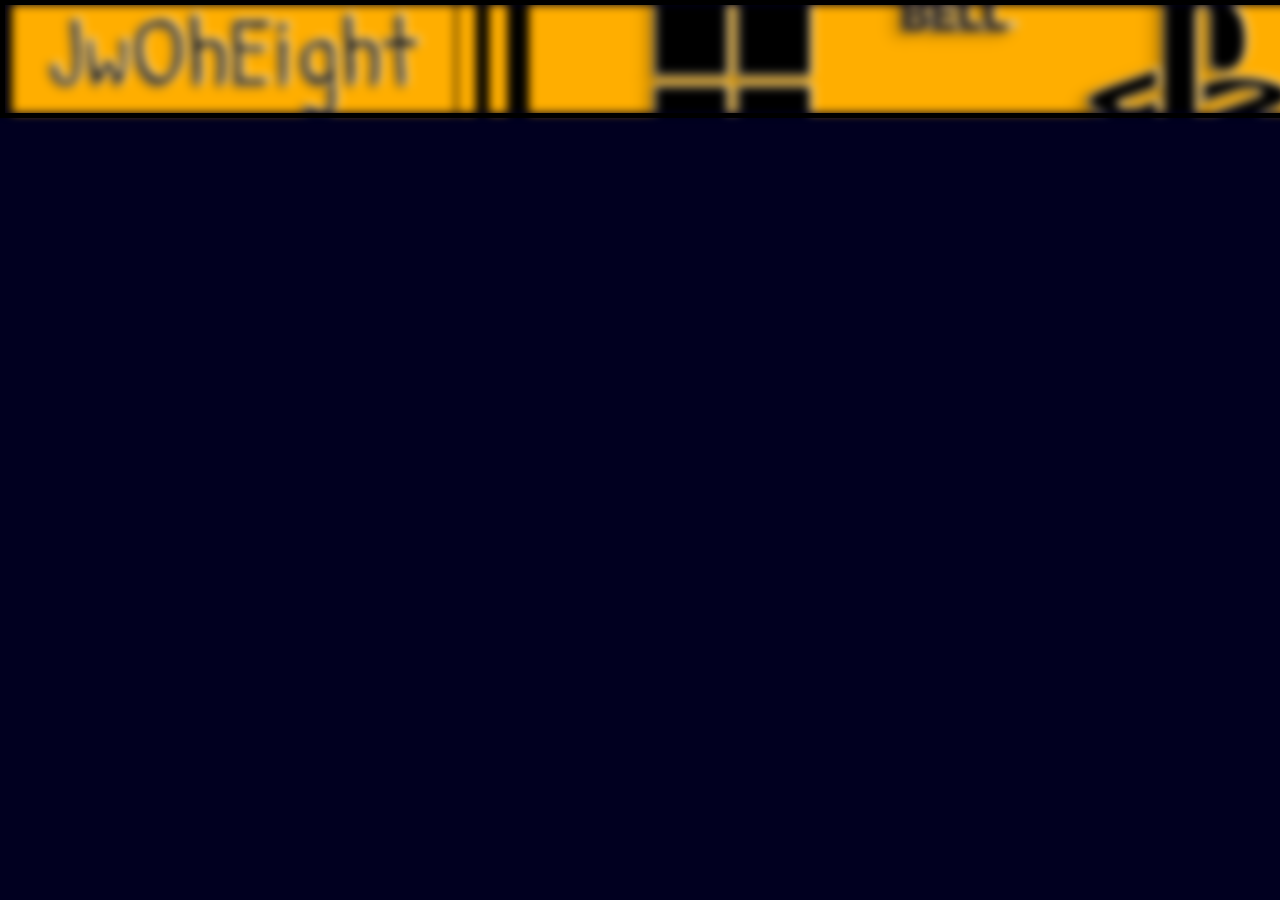
==== hltc.html @ c185731e "Add basic page HTML and styling HTML: - ADD boilerplate HTML - ADD header and paragraph fonts - ADD " ====
<!DOCTYPE html>
<html lang="en">
<head>
    <meta charset="UTF-8">
    <meta name="viewport" content="width=device-width, initial-scale=1.0">
    <link rel="stylesheet" href="hltc.css">
    <title>Heavy Lies The Crown</title>
    <link rel="preconnect" href="https://fonts.googleapis.com">
    <link rel="preconnect" href="https://fonts.gstatic.com" crossorigin>
    <!-- HEADER | Electrolize -->
    <!-- PARAGRAPH | Alef -->
    <link href="https://fonts.googleapis.com/css2?family=Alef:wght@400;700&family=Electrolize&display=swap" rel="stylesheet">
</head>
<body>
    <header>
        <div class="topBannerDiv">
            <img class="bannerNationFlag" src="images/htlcFlag.png" alt="JwOhEight flag">
            <div class="topBannerLogoDiv">
                <img class="hltcLogo" src="images/hltcLogo.png" alt="Heavy Lies The Crown Logo">
            </div>
        </div>
    </header>
    <main>
    </main>
</body>
</html>
---- hltc.css ----
:root {
    --main-bg-color: #010020;
    --main-div-color: #293A80;
    --main-header-color: #537EC5;
    --main-p-color: #F39422;
    --main-header-font: 'Electrolize', sans-serif;
    --main-p-font: 'Alef', sans-serif;
}

body {
    margin: 0;
    padding: 0;
    height: 100vh;
    width: 100vw;
    background-color: var(--main-bg-color);
    color: var(--main-p-color);
}

    header {
        height: 100px;
        width: 1920px;
        font-family: var(--main-header-font);
    }


/* TOP BANNER */

.topBannerDiv {
    display: flex;
    justify-content: center;
    border: 5px solid black;
    height: 12vh;
    width: auto;
    margin: 0 auto;
    position: relative;
}

    .topBannerLogoDiv {
        display: flex;
        align-items: center;
        z-index: 2;
        background-color: var(--main-div-color);
    }

    .hltcLogo {
        width: 100%;
        height: 100%;
        object-fit: fill;
    }

    .bannerHeader {
        text-align: center;
        text-wrap:nowrap;
        padding: 5px;
        color: var(--main-p-color);
    }


    .bannerNationFlag {
        object-fit: cover;
        width: 100%;
        filter: blur(5px);
        z-index: -1;
    }
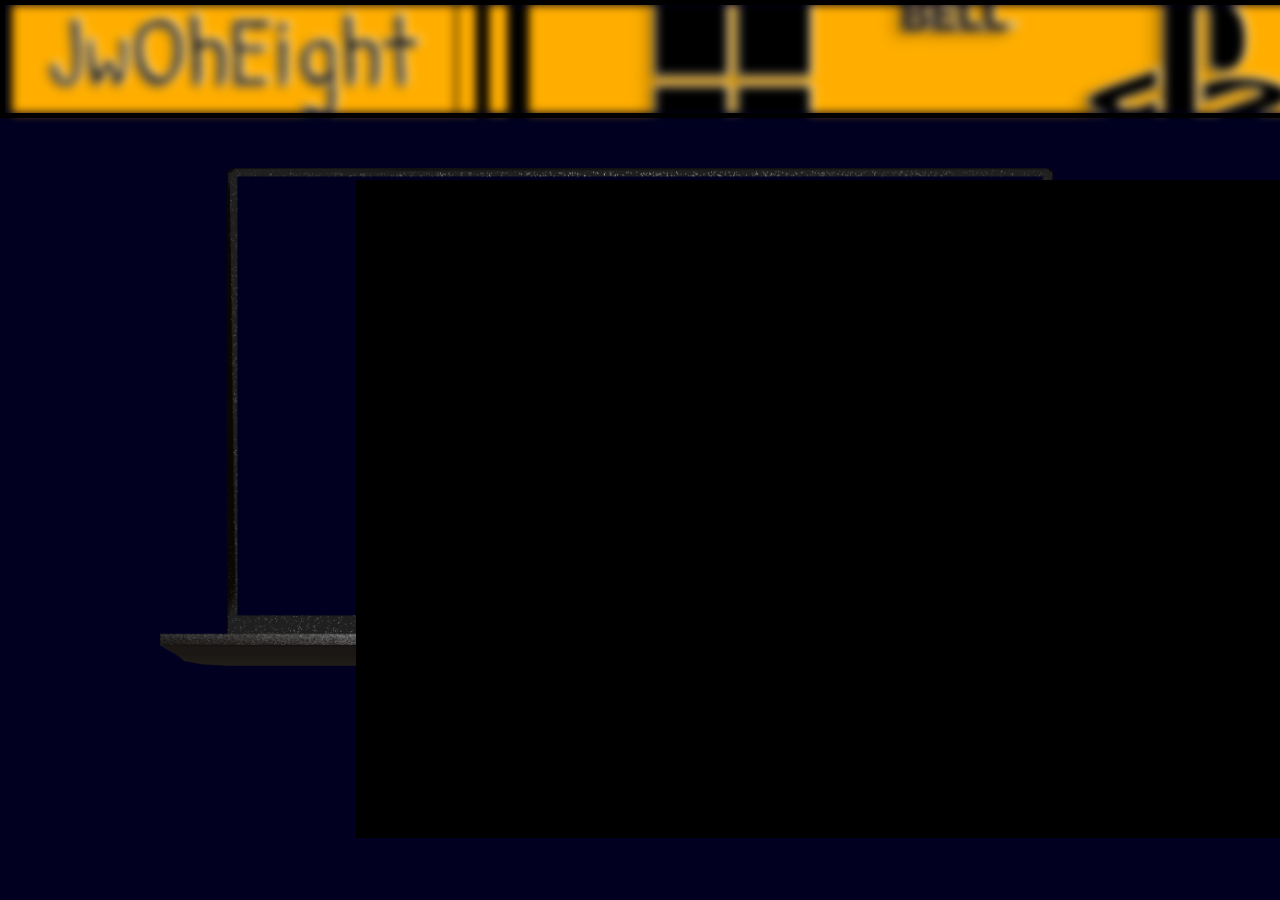
==== commit d975e264: "FINISH issues laptop and CSS HTML: - ADD 'hltcLaptopContainer' div - ADD 'hltcLaptop' image - ADD 'h" ====
--- a/hltc.html
+++ b/hltc.html
@@ -21,6 +21,11 @@
         </div>
     </header>
     <main>
+        <div class="hltcLaptopContainer">
+            <img class="hltcLaptop" src="images/hltcLaptop.png" alt="Heavy Lies The Crown Laptop">
+            <div class="hltcLaptopScreen">
+            </div>
+        </div>
     </main>
 </body>
 </html>--- a/hltc.css
+++ b/hltc.css
@@ -10,17 +10,29 @@
 body {
     margin: 0;
     padding: 0;
-    height: 100vh;
+    height: auto;
     width: 100vw;
     background-color: var(--main-bg-color);
     color: var(--main-p-color);
+    z-index: -100;
 }
 
-    header {
-        height: 100px;
-        width: 1920px;
-        font-family: var(--main-header-font);
-    }
+header {
+    height: auto;
+    width: 1920px;
+    font-family: var(--main-header-font);
+    margin-bottom: 50px;
+    z-index: -99;
+}
+
+main {
+    height: auto;
+    width: 100vw;
+    display: flex;
+    flex-direction: column;
+    align-items: center;
+    z-index: -98;
+}
 
 
 /* TOP BANNER */
@@ -35,30 +47,67 @@
     position: relative;
 }
 
-    .topBannerLogoDiv {
-        display: flex;
-        align-items: center;
-        z-index: 2;
-        background-color: var(--main-div-color);
-    }
+.topBannerLogoDiv {
+    display: flex;
+    align-items: center;
+    z-index: 2;
+    background-color: var(--main-div-color);
+}
 
-    .hltcLogo {
-        width: 100%;
-        height: 100%;
-        object-fit: fill;
-    }
+.hltcLogo {
+    width: 100%;
+    height: 100%;
+    object-fit: fill;
+}
 
-    .bannerHeader {
-        text-align: center;
-        text-wrap:nowrap;
-        padding: 5px;
-        color: var(--main-p-color);
-    }
+.bannerHeader {
+    text-align: center;
+    text-wrap: nowrap;
+    padding: 5px;
+    color: var(--main-p-color);
+}
 
 
-    .bannerNationFlag {
-        object-fit: cover;
-        width: 100%;
-        filter: blur(5px);
-        z-index: -1;
-    }+.bannerNationFlag {
+    width: 100%;
+    filter: blur(5px);
+    object-fit: cover;
+    z-index: -1;
+}
+
+/* LAPTOP */
+
+.hltcLaptopContainer {
+    position: relative; /* Needed for absolute positioning */
+    display: flex;
+    justify-content: center;
+    align-items: center;
+  }
+  
+
+.hltcLaptop {
+    height: 75%;
+    width: 75%;
+}
+
+.hltcLaptopScreen{
+    position: absolute;
+    /* top: Adjust top position for screen placement */
+    /* left: Adjust left position for screen placement */
+    width: 1211px;
+    height: 658.2px;
+    top: 12.1px;
+    left: 355.6px;
+    background-color: black; /* Optional background color for content */
+    color: white; /* Optional text color for content */
+    text-align: center; /* Optional for centered text */
+  }
+
+.hltcLaptopScreenDiv {
+    display: flex;
+    justify-content: center;
+    align-items: center;
+    height: 100%;
+    width: 100%;
+    position: relative;
+}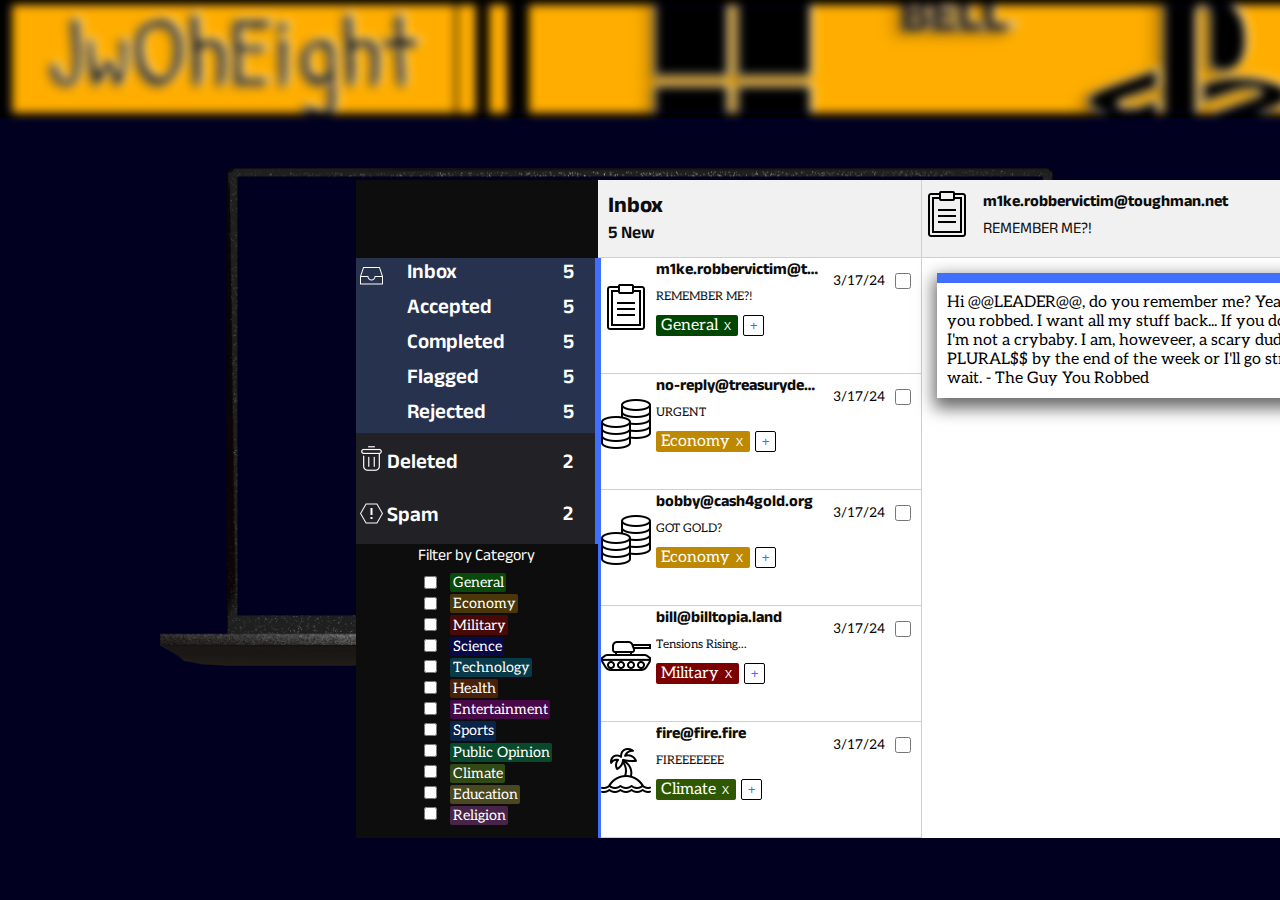
==== commit 6aa481b5: "d" ====
--- a/hltc.html
+++ b/hltc.html
@@ -7,9 +7,17 @@
     <title>Heavy Lies The Crown</title>
     <link rel="preconnect" href="https://fonts.googleapis.com">
     <link rel="preconnect" href="https://fonts.gstatic.com" crossorigin>
+    
     <!-- HEADER | Electrolize -->
     <!-- PARAGRAPH | Alef -->
     <link href="https://fonts.googleapis.com/css2?family=Alef:wght@400;700&family=Electrolize&display=swap" rel="stylesheet">
+
+    <!-- EMAIL HEADER | Anek Odia -->
+    <!-- EMAIL PARAGRAPH | Aleo -->
+    <!-- BUTTON TEXT | Shippori Antique -->
+    <link rel="preconnect" href="https://fonts.googleapis.com">
+    <link rel="preconnect" href="https://fonts.gstatic.com" crossorigin>
+    <link href="https://fonts.googleapis.com/css2?family=Alef:wght@400;700&family=Aleo:ital,wght@0,100..900;1,100..900&family=Anek+Odia:wght@100..800&family=Electrolize&family=Shippori+Antique&display=swap" rel="stylesheet">
 </head>
 <body>
     <header>
@@ -21,11 +29,343 @@
         </div>
     </header>
     <main>
+        <!-- LAPTOP -->
         <div class="hltcLaptopContainer">
             <img class="hltcLaptop" src="images/hltcLaptop.png" alt="Heavy Lies The Crown Laptop">
             <div class="hltcLaptopScreen">
+                <div class="emailPage-container">
+                    <div class="emailPage-body">
+                        <div class="body-utils">
+                            <div class="utils-emailType">
+                                <div class="utils-emailType-inbox">
+                                    
+                                    <h2 class="utils-emailType-inbox-header">Inbox</h2>
+                                </div>
+                                <div class="utils-emailType-accepted">
+                                    <h2 class="utils-emailType-accepted-header">Accepted</h2>
+                                </div>
+                                <div class="utils-emailType-completed">
+                                    <h2 class="utils-emailType-completed-header">Completed</h2>
+                                </div>
+                                <div class="utils-emailType-flagged">
+                                    <h2 class="utils-emailType-flagged-header">Flagged</h2>
+                                </div>
+                                <div class="utils-emailType-rejected">
+                                    <h2 class="utils-emailType-rejected-header">Rejected</h2>
+                                </div>
+                                <div class="utils-emailType-icons">
+
+                                </div>
+                                <div class="utils-emailType-inbox-icon">
+                                    <img src="images/hltcInboxIcon.png" alt="Inbox Icon" class="utils-emailType-inbox-icon">
+                                </div>
+                                <div class="inbox-newCount">
+                                    <h3 class="inbox-newCount-header">5</h3>
+                                </div>
+                                <div class="accepted-newCount">
+                                    <h3 class="accepted-newCount-header">5</h3>
+                                </div>
+                                <div class="completed-newCount">
+                                    <h3 class="completed-newCount-header">5</h3>
+                                </div>
+                                <div class="flagged-newCount">
+                                    <h3 class="flagged-newCount-header">5</h3>
+                                </div>
+                                <div class="rejected-newCount">
+                                    <h3 class="rejected-newCount-header">5</h3>
+                                </div>
+                            </div>
+                            <div class="utils-emailType-trash">
+                                <div class="utils-emailType-trash-deleted">
+                                  <div class="trash-icon">
+                                    <img src="images/hltcTrashIcon.png" alt="Trash Icon" class="trash-icon-img">
+                                  </div>
+                                  <div class="trash-header">
+                                    <h2 class="trash-header-header">Deleted</h2>
+                                  </div>
+                                  <div class="trash-count">
+                                    <h2 class="trash-count-header">2</h2>
+                                  </div>
+                                </div>
+                                <div class="utils-emailType-spam">
+                                  <div class="spam-icon">
+                                    <img src="images/hltcSpamIcon.png" alt="Spam Icon" class="spam-icon-img">
+                                  </div>
+                                  <div class="spam-header">
+                                    <h2 class="spam-header-header">Spam</h2>
+                                  </div>
+                                  <div class="spam-count">
+                                    <h2 class="spam-count-header">2</h2>
+                                  </div>
+                                </div>
+                            </div>
+                            <div class="utils-filters">
+                                <div class="filters-header">
+                                    <h2 class="filters-header-header">Filter by Category</h2>
+                                </div>
+                                <div class="filters-body">
+                                  <div class="filters-checkboxes">
+                                    <input type="checkbox" class="filters-checkbox tag1-checkbox">
+                                    <input type="checkbox" class="filters-checkbox tag2-checkbox">
+                                    <input type="checkbox" class="filters-checkbox tag3-checkbox">
+                                    <input type="checkbox" class="filters-checkbox tag4-checkbox">
+                                    <input type="checkbox" class="filters-checkbox tag5-checkbox">
+                                    <input type="checkbox" class="filters-checkbox tag6-checkbox">
+                                    <input type="checkbox" class="filters-checkbox tag7-checkbox">
+                                    <input type="checkbox" class="filters-checkbox tag8-checkbox">
+                                    <input type="checkbox" class="filters-checkbox tag9-checkbox">
+                                    <input type="checkbox" class="filters-checkbox tag10-checkbox">
+                                    <input type="checkbox" class="filters-checkbox tag11-checkbox">
+                                    <input type="checkbox" class="filters-checkbox tag12-checkbox">
+                                  </div>
+                                  <div class="filters-tags">
+                                    <p class="filters-p cat-tag1">General</p>
+                                    <p class="filters-p cat-tag2">Economy</p>
+                                    <p class="filters-p cat-tag3">Military</p>
+                                    <p class="filters-p cat-tag4">Science</p>
+                                    <p class="filters-p cat-tag5">Technology</p>
+                                    <p class="filters-p cat-tag6">Health</p>
+                                    <p class="filters-p cat-tag7">Entertainment</p>
+                                    <p class="filters-p cat-tag8">Sports</p>
+                                    <p class="filters-p cat-tag9">Public Opinion</p>
+                                    <p class="filters-p cat-tag10">Climate</p>
+                                    <p class="filters-p cat-tag11">Education</p>
+                                    <p class="filters-p cat-tag12">Religion</p>
+                                  </div>
+                                </div>
+                            </div>
+                        </div>
+                        <div class="body-inbox">
+                            
+                            <div class="inbox-email1"></div>
+                            <div class="email1-icon">
+                                <img class="email1-icon-img" src="images/hltcGeneralIcon.png" alt="General Icon">
+                            </div>
+                            <div class="email1-info">
+                                <div class="email1-info-address">
+                                    <h2 class="email1-info-address-header">
+                                        m1ke.robbervictim@toughman.net
+                                    </h2>
+                                </div>
+                                <div class="email1-info-subject">
+                                    <p class="email1-info-subject-paragraph">
+                                        REMEMBER ME?!
+                                    </p>
+                                </div>
+                                <div class="email1-tags">
+                                    <div class="email1-tags-tag">
+                                        <p class="email1-tags-tag-paragraph">
+                                            General <button class="email1-tags-tag-button" type="button">X</button>
+                                        </p>
+                                    </div>
+                                    <div class="email1-tags-addTag">
+                                        <button class="email1-tags-addTag-button" type="button">+</button>
+                                    </div>
+                                </div>
+                            </div>
+                            <div class="email1-date">
+                                <div class="email1-date-date">
+                                    <p class="email1-date-date-paragraph">
+                                        3/17/24
+                                    </p>
+                                    <input type="checkbox" class="email1-date-checkbox" name="email1" value="email1">
+                                </div>
+                            </div>
+                            
+                            <div class="inbox-email2"></div>
+                            <div class="email2-icon">
+                                <img class="email2-icon-img" src="images/hltcCoinsIcon.png" alt="Coins Icon">
+                            </div>
+                            <div class="email2-info">
+                                <div class="email2-info-address">
+                                    <h2 class="email2-info-address-header">
+                                        no-reply@treasurydepartment
+                                    </h2>
+                                </div>
+                                <div class="email2-info-subject">
+                                    <p class="email2-info-subject-paragraph">
+                                        URGENT
+                                    </p>
+                                </div>
+                                <div class="email2-tags">
+                                    <div class="email2-tags-tag">
+                                        <p class="email2-tags-tag-paragraph">
+                                            Economy <button class="email2-tags-tag-button" type="button">X</button>
+                                        </p>
+                                    </div>
+                                    <div class="email2-tags-addTag">
+                                        <button class="email2-tags-addTag-button" type="button">+</button>
+                                    </div>
+                                </div>
+                            </div>
+                            <div class="email2-date">
+                                <div class="email2-date-date">
+                                    <div class="email2-date">
+                                        <div class="email2-date-date">
+                                            <p class="email2-date-date-paragraph">
+                                                3/17/24
+                                            </p>
+                                            <input type="checkbox" class="email2-date-checkbox" name="email2" value="email2">
+                                        </div>
+                                    </div>
+                                </div>
+                            </div>
+                            
+                            <div class="inbox-email3"></div>
+                            <div class="email3-icon">
+                                <img class="email3-icon-img" src="images/hltcCoinsIcon.png" alt="Coins Icon">
+                            </div>
+                            <div class="email3-info">
+                                <div class="email3-info-address">
+                                    <h2 class="email3-info-address-header">
+                                        bobby@cash4gold.org
+                                    </h2>
+                                </div>
+                                <div class="email3-info-subject">
+                                    <p class="email3-info-subject-paragraph">
+                                        GOT GOLD?
+                                    </p>
+                                </div>
+                                <div class="email3-tags">
+                                    <div class="email3-tags-tag">
+                                        <p class="email3-tags-tag-paragraph">
+                                            Economy <button class="email3-tags-tag-button" type="button">X</button>
+                                        </p>
+                                    </div>
+                                    <div class="email3-tags-addTag">
+                                        <button class="email3-tags-addTag-button" type="button">+</button>
+                                    </div>
+                                </div>
+                            </div>
+                            <div class="email3-date">
+                                <div class="email3-date-date">
+                                    <div class="email3-date">
+                                        <div class="email3-date-date">
+                                            <p class="email3-date-date-paragraph">
+                                                3/17/24
+                                            </p>
+                                            <input type="checkbox" class="email3-date-checkbox" name="email3" value="email3">
+                                        </div>
+                                    </div>
+                                </div>
+                            </div>
+                            
+                            <div class="inbox-email4">
+                            </div>
+                            <div class="email4-icon">
+                                <img class="email4-icon-img" src="images/hltcTankIcon.png" alt="Coins Icon">
+                            </div>
+                            <div class="email4-info">
+                                <div class="email4-info-address">
+                                    <h2 class="email4-info-address-header">
+                                        bill@billtopia.land
+                                    </h2>
+                                </div>
+                                <div class="email4-info-subject">
+                                    <p class="email4-info-subject-paragraph">
+                                        Tensions Rising...
+                                    </p>
+                                </div>
+                                <div class="email4-tags">
+                                    <div class="email4-tags-tag">
+                                        <p class="email4-tags-tag-paragraph">
+                                            Military <button class="email4-tags-tag-button" type="button">X</button>
+                                        </p>
+                                    </div>
+                                    <div class="email4-tags-addTag">
+                                        <button class="email4-tags-addTag-button" type="button">+</button>
+                                    </div>
+                                </div>
+                            </div>
+                            <div class="email4-date">
+                                <div class="email4-date-date">
+                                    <p class="email3-date-date-paragraph">
+                                        3/17/24
+                                    </p>
+                                    <input type="checkbox" class="email3-date-checkbox" name="email3" value="email3">
+                                </div>
+                            </div>
+                            
+                            <div class="inbox-email5">
+                            </div>
+                            <div class="email5-icon">
+                                <img class="email5-icon-img" src="images/hltcTreeIcon.png" alt="Coins Icon">
+                            </div>
+                            <div class="email5-info">
+                                <div class="email5-info-address">
+                                    <h2 class="email5-info-address-header">
+                                        fire@fire.fire
+                                    </h2>
+                                </div>
+                                <div class="email5-info-subject">
+                                    <p class="email5-info-subject-paragraph">
+                                        FIREEEEEEE
+                                    </p>
+                                </div>
+                                <div class="email5-tags">
+                                    <div class="email5-tags-tag">
+                                        <p class="email5-tags-tag-paragraph">
+                                            Climate <button class="email5-tags-tag-button" type="button">X</button>
+                                        </p>
+                                    </div>
+                                    <div class="email5-tags-addTag">
+                                        <button class="email5-tags-addTag-button" type="button">+</button>
+                                    </div>
+                                </div>
+                            </div>
+                            <div class="email5-date">
+                                <div class="email5-date-date">
+                                    <p class="email5-date-date-paragraph">
+                                        3/17/24
+                                    </p>
+                                    <input type="checkbox" class="email5-date-checkbox" name="email5" value="email5">
+                                </div>
+                            </div>
+                        </div>
+                        <div class="body-message">
+                            <div>
+                                <p class="body-message-paragraph">Hi @@LEADER@@, do you remember me? Yeah, it's been 12 years. I'm the guy you robbed. I want all my stuff back... If you don't give it back, I'll cry. Just kidding, I'm not a crybaby. I am, howeveer, a scary dude. I need 30,000 $$CURRENCY-PLURAL$$ by the end of the week or I'll go straight to the press... Don't make me wait. - The Guy You Robbed</p>
+                            </div>
+                        </div>
+                    </div>
+                    <div class="emailPage-head">
+                        <div class="head-utils">
+                            <div class="head-utils-date">
+                                <h2 class="head-utils-date-DOW" id="head-utils-date-DOW"></h2>
+                                <p class="head-utils-date-numbers" id="head-utils-date-numbers"></p>
+                            </div>
+                        </div>
+                        <div class="head-inbox">
+                            <div class="head-inbox-info">
+                                <h2 class="head-inbox-header">Inbox</h2>
+                                <h3 class="head-inbox-newCount">5 New</h3>
+                            </div>
+                        </div>
+                        <div class="head-message">
+                            <div class="head-message-icon">
+                                <img class="head-message-icon-img" src="images/hltcGeneralIcon.png" alt="General Icon">
+                            </div>
+                            <div class="head-message-date">
+                                <p class="head-message-date-date-paragraph">
+                                    3/17/24
+                                </p>
+                            </div>
+                            <div class="head-message-info">
+                                <div class="head-message-info-info">
+                                    <h2 class="head-message-info-info-address-header">
+                                        m1ke.robbervictim@toughman.net
+                                    </h2>
+                                    <p class="head-message-info-info-subject-header">
+                                        REMEMBER ME?!
+                                    </p>
+                                </div>
+                            </div>
+                        </div>
+                    </div>
+                </div>
             </div>
         </div>
     </main>
 </body>
+<script src="hltc.js" type="module"></script>
 </html>--- a/hltc.css
+++ b/hltc.css
@@ -1,12 +1,27 @@
+/*========================================================================
+ *                           GENERAL SELECTORS
+ *========================================================================*/
 :root {
     --main-bg-color: #010020;
     --main-div-color: #293A80;
     --main-header-color: #537EC5;
-    --main-p-color: #F39422;
+    --main-p-font: 'Alef', sans-serif;
+        --main-p-color: #F39422;
     --main-header-font: 'Electrolize', sans-serif;
-    --main-p-font: 'Alef', sans-serif;
+    --email-header-font: 'Anek Odia', sans-serif;
+    --email-p-font: 'Aleo', sans-serif;
+    --email-button-font: 'Shippori Antique', sans-serif;
+    --email-black: #0D0D0D;
+    --email-dark-grey: #222226;
+    --email-dark-blue: #27324F;
+    --email-light-grey: #F1F1F1;
+    --email-light-blue: #406EFF;
+    --email-white: #FFFFFF;
+    --email-border: #CFCFCF;
+
+
+
 }
-
 body {
     margin: 0;
     padding: 0;
@@ -14,16 +29,15 @@
     width: 100vw;
     background-color: var(--main-bg-color);
     color: var(--main-p-color);
-    z-index: -100;
+    z-index: auto;
 }
 
-header {
-    height: auto;
-    width: 1920px;
-    font-family: var(--main-header-font);
-    margin-bottom: 50px;
-    z-index: -99;
-}
+    header {
+        height: auto;
+        width: 1920px;
+        font-family: var(--main-header-font);
+        margin-bottom: 50px;
+    }
 
 main {
     height: auto;
@@ -31,11 +45,48 @@
     display: flex;
     flex-direction: column;
     align-items: center;
-    z-index: -98;
 }
-
-
-/* TOP BANNER */
+    h1 {
+        font-family: var(--main-header-font);
+        color: black;
+        font-size: 1em;
+    }
+
+    h2 {
+        font-family: var(--main-header-font);
+        color: black;
+        font-size: 1.6em;
+    }
+
+    h3 {
+        font-family: var(--main-header-font);
+        color: black;
+        font-size: 1em;
+    }
+
+    p {
+        font-family: var(--email-p-font);
+        color: black;
+        font-size: 1em;
+    }
+
+    button:active {
+        transform: scale(0.98);
+    }
+
+p.unicode {
+    font-size: 20px;
+    text-align: center;
+    margin: 0;
+    height: fit-content;
+} 
+/*============================ END OF SECTION ============================*/
+
+
+
+/*========================================================================
+ *                           MAIN - BANNER
+ *========================================================================*/
 
 .topBannerDiv {
     display: flex;
@@ -47,67 +98,1112 @@
     position: relative;
 }
 
-.topBannerLogoDiv {
-    display: flex;
-    align-items: center;
-    z-index: 2;
-    background-color: var(--main-div-color);
-}
-
-.hltcLogo {
-    width: 100%;
-    height: 100%;
-    object-fit: fill;
-}
-
-.bannerHeader {
-    text-align: center;
-    text-wrap: nowrap;
-    padding: 5px;
-    color: var(--main-p-color);
-}
-
-
-.bannerNationFlag {
-    width: 100%;
-    filter: blur(5px);
-    object-fit: cover;
-    z-index: -1;
-}
-
-/* LAPTOP */
+    .topBannerLogoDiv {
+        display: flex;
+        align-items: center;
+        background-color: var(--main-div-color);
+    }
+
+    .hltcLogo {
+        width: 100%;
+        height: 100%;
+        object-fit: fill;
+    }
+
+    .bannerHeader {
+        text-align: center;
+        text-wrap: nowrap;
+        padding: 5px;
+        color: var(--main-p-color);
+    }
+
+    .bannerNationFlag {
+        width: 100%;
+        filter: blur(5px);
+        object-fit: cover;
+    }
+/*============================ END OF SECTION ============================*/
+
+
+
+/*========================================================================
+ *                                   LAPTOP
+ *========================================================================*/
 
 .hltcLaptopContainer {
-    position: relative; /* Needed for absolute positioning */
+    position: relative;
+    /* Needed for absolute positioning */
     display: flex;
     justify-content: center;
     align-items: center;
-  }
-  
-
-.hltcLaptop {
-    height: 75%;
-    width: 75%;
 }
 
-.hltcLaptopScreen{
-    position: absolute;
-    /* top: Adjust top position for screen placement */
-    /* left: Adjust left position for screen placement */
-    width: 1211px;
-    height: 658.2px;
-    top: 12.1px;
-    left: 355.6px;
-    background-color: black; /* Optional background color for content */
-    color: white; /* Optional text color for content */
-    text-align: center; /* Optional for centered text */
-  }
-
-.hltcLaptopScreenDiv {
-    display: flex;
-    justify-content: center;
-    align-items: center;
-    height: 100%;
-    width: 100%;
-    position: relative;
-}+
+    .hltcLaptop {
+        height: 75%;
+        width: 75%;
+    }
+
+    .hltcLaptopScreenDiv {
+        display: flex;
+        justify-content: center;
+        align-items: center;
+        height: 100%;
+        width: 100%;
+        position: relative;
+    }
+
+    .hltcLaptopScreen {
+        position: absolute;
+        width: 1211px;
+        height: 658.2px;
+        top: 12.1px;
+        left: 355.6px;
+        background-color: black;
+        display: flex;
+        z-index: 1;
+    }
+/*============================ END OF LAPTOP ============================*/
+
+.emailPage-container {
+    display: grid;
+    grid-template-columns: 1fr;
+    grid-template-rows: 0.2fr 1.8fr;
+    gap: 0px 0px;
+    grid-auto-flow: row;
+    grid-template-areas:
+        "emailPage-head"
+        "emailPage-body";
+    background-color: white;
+    height: auto;
+    width: 1920px;
+}
+
+    .emailPage-body {
+        display: grid;
+        grid-template-columns: 0.6fr 0.8fr 1.6fr;
+        grid-template-rows: 1fr;
+        gap: 0px 0px;
+        grid-auto-flow: row;
+        grid-template-areas:
+            "body-utils body-inbox body-message";
+        grid-area: emailPage-body;
+        overflow: hidden;
+    }
+
+        .body-utils {
+            display: grid;
+            grid-template-columns: 1fr;
+            grid-template-rows: 0.8fr 0.6fr 1.6fr;
+            gap: 0px 0px;
+            grid-auto-flow: row;
+            grid-template-areas:
+                "utils-emailType"
+                "utils-emailType-trash"
+                "utils-filters";
+            grid-area: body-utils;
+        }
+
+            .utils-emailType {
+                display: grid;
+                grid-template-columns: 0.4fr 2.2fr 0.4fr;
+                grid-template-rows: 1fr 1fr 1fr 1fr 1fr;
+                gap: 0px 0px;
+                grid-auto-flow: row;
+                grid-area: utils-emailType;
+                background-color: var(--email-dark-blue);
+                border-right: 3px solid var(--email-light-blue);
+            }
+
+                .utils-emailType-inbox,
+                .utils-emailType-accepted,
+                .utils-emailType-completed,
+                .utils-emailType-flagged,
+                .utils-emailType-rejected {
+                    display: flex;
+                    flex-direction: row;
+                    justify-content: flex-start;
+                    align-items: center;
+                }
+
+                .utils-emailType-inbox-header,
+                .utils-emailType-accepted-header,
+                .utils-emailType-completed-header,
+                .utils-emailType-flagged-header,
+                .utils-emailType-rejected-header{
+                    font-size: 1.3em;
+                    font-weight: 600;
+                    font-family: var(--email-header-font);
+                    color: var(--email-white);
+                    margin: 0;
+                    height: fit-content;
+                    margin-left: 20px;
+                }
+                
+                .utils-emailType-inbox {
+                    grid-area: 1 / 2 / 2 / 2;
+                }
+        
+                .utils-emailType-accepted {
+                    grid-area: 2 / 2 / 3 / 2;
+                }
+        
+                .utils-emailType-completed {
+                    grid-area: 3 / 2 / 4 / 2;
+                }
+        
+                .utils-emailType-flagged {
+                    grid-area: 4 / 2 / 5 / 2;
+                }
+        
+                .utils-emailType-rejected {
+                    grid-area: 5 / 2 / 6 / 2;
+                }
+    
+            .utils-emailType-icons {
+                grid-area: 1 / 1 / 6 / 2;
+            }
+    
+            .utils-emailType-inbox-icon {
+                grid-area: 1 / 1 / 2 / 2;
+                height: 25px;
+                width: 25px;
+                margin: auto;
+            }
+
+            img.utils-emailType-inbox-icon {
+                filter: invert(100%);
+            }
+
+            .inbox-newCount,
+            .accepted-newCount,
+            .completed-newCount,
+            .flagged-newCount,
+            .rejected-newCount{
+                display: flex;
+                flex-direction: column;
+                justify-content: center;
+            }
+            
+                .inbox-newCount-header,
+                .accepted-newCount-header,
+                .completed-newCount-header,
+                .flagged-newCount-header,
+                .rejected-newCount-header {
+                    font-size: 1.3em;
+                    font-weight: 600;
+                    font-family: var(--email-header-font);
+                    color: var(--email-white);
+                    margin: 0;
+                    height: fit-content;
+                    
+                }
+
+            .inbox-newCount {
+                grid-area: 1 / 3 / 2 / 4;
+            }
+    
+            .accepted-newCount {
+                grid-area: 2 / 3 / 3 / 4;
+            }
+    
+            .completed-newCount {
+                grid-area: 3 / 3 / 4 / 4;
+            }
+    
+            .flagged-newCount {
+                grid-area: 4 / 3 / 5 / 4;
+            }
+    
+            .rejected-newCount {
+                grid-area: 5 / 3 / 6 / 4;
+            }
+
+        .utils-emailType-trash {
+            display: grid;
+            grid-template-columns: 1fr;
+            grid-template-rows: 1fr 1fr;
+            gap: 0px 0px;
+            grid-auto-flow: row;
+            grid-template-areas:
+                "utils-emailType-trash-deleted"
+                "utils-emailType-spam";
+            grid-area: utils-emailType-trash;
+            background-color: var(--email-dark-grey);
+            border-right: 3px solid var(--email-light-blue);
+        }
+
+            .utils-emailType-trash-deleted {
+                display: grid;
+                grid-template-columns: 0.9fr 5fr 0.9fr;;
+                grid-template-rows: 1fr;
+                gap: 0px 0px;
+                grid-auto-flow: row;
+                grid-template-areas:
+                    "trash-icon trash-header trash-count";
+                grid-area: utils-emailType-trash-deleted;
+            }
+
+                .trash-icon {
+                    grid-area: trash-icon;
+                    margin: auto;
+                }
+
+                    .trash-icon-img {
+                        height: 25px;
+                        width: 25px;
+                        filter: invert(100%);
+                    }
+
+                .trash-header {
+                    grid-area: trash-header;
+                    height: fit-content;
+                    
+                }
+
+                    .trash-header-header {
+                        font-family: var(--email-header-font);
+                        font-size: 1.3em;
+                        color: var(--email-white);
+                        margin-left: 20px;
+                        font-weight: 600;
+                        margin: 0;
+                        margin-top: 15px;
+                    }
+
+                .trash-count {
+                    grid-area: trash-count;
+                }
+
+                    .trash-count-header {
+                        font-family: var(--email-header-font);
+                        font-size: 1.3em;
+                        color: var(--email-white);
+                        height: fit-content;
+                        font-weight: 600;
+                        margin: 0;
+                        margin-top: 15px;
+                    }
+
+            .utils-emailType-spam {
+                display: grid;
+                grid-template-columns: 0.9fr 5fr 0.9fr;;
+                grid-template-rows: 1fr;
+                gap: 0px 0px;
+                grid-auto-flow: row;
+                grid-template-areas:
+                    "spam-icon spam-header spam-count";
+                grid-area: utils-emailType-spam;
+            }
+
+                .spam-icon {
+                    grid-area: spam-icon;
+                    margin: auto;
+                }
+
+                    .spam-icon-img {
+                        height: 25px;
+                        width: 25px;
+                        filter: invert(100%);
+                    }
+
+                .spam-header {
+                    grid-area: spam-header;
+                }
+
+                    .spam-header-header {
+                        font-family: var(--email-header-font);
+                        font-size: 1.3em;
+                        color: var(--email-white);
+                        height: fit-content;
+                        margin-left: 20px;
+                        font-weight: 600;
+                        margin: 0;
+                        margin-top: 13px;
+                    }
+
+                .spam-count {
+                    grid-area: spam-count;
+                }
+
+                    .spam-count-header {
+                        font-family: var(--email-header-font);
+                        font-size: 1.3em;
+                        color: var(--email-white);
+                        font-weight: 600;
+                        margin: 0;
+                        margin-top: 12px;
+                    }
+
+            .utils-filters {
+                display: grid;
+                grid-template-columns: 1fr;
+                grid-template-rows: 0.2fr 1.8fr;
+                gap: 0px 0px;
+                grid-auto-flow: row;
+                grid-template-areas:
+                    "filters-header"
+                    "filters-body";
+                grid-area: utils-filters;
+                background-color: var(--email-black);
+            }
+
+                .filters-header {
+                    grid-area: filters-header;
+                }
+
+                    .filters-header-header {
+                        font-family: var(--email-header-font);
+                        font-size: 1em;
+                        color: var(--email-white);
+                        margin: auto;
+                        font-weight: 400;
+                        text-align: center;
+                    }
+
+                .filters-body {
+                    display: grid;
+                    grid-template-columns: 0.7fr 1.3fr;
+                    grid-template-rows: 1fr;
+                    gap: 0px 0px;
+                    grid-auto-flow: row;
+                    grid-template-areas:
+                        "filters-checkboxes filters-tags";
+                    grid-area: filters-body;
+                }
+
+                    .filters-checkboxes,
+                    .email1-date-checkbox {
+                        grid-area: filters-checkboxes;
+                        display: flex;
+                        flex-direction: column;
+                        justify-content: flex-start;
+                        align-items: flex-end;
+                        gap: 2px;
+                    }
+
+                        .filters-checkbox-input
+                        .email1-date-checkbox {
+                            width: 20px;
+                            height: 20px;
+                        }
+
+                    .filters-tags {
+                        grid-area: filters-tags;
+                        display: flex;
+                        flex-direction: column;
+                        justify-content: flex-start;
+                        align-items: flex-start;
+                        gap: 2px;
+                        margin-left: 10px;
+                    }
+
+                        .filters-p {
+                            font-family: var(--email-p-font);
+                            font-size: 0.9em;
+                            color: var(--email-white);
+                            margin: 0;
+                            padding: 1.1px 2.2px;
+                            border-radius: 2px;
+                        }
+
+                            .cat-tag1 {
+                                background-color: rgba(0, 255, 0, 0.25);
+                            }
+
+                            .cat-tag2 {
+                                background-color: rgba(255, 183, 0, 0.25);
+                            }
+
+                            .cat-tag3 {
+                                background-color: rgba(255, 0, 0, 0.25);
+                            }
+
+                            .cat-tag4 {
+                                background-color: rgba(0, 0, 255, 0.25);
+                            }
+
+                            .cat-tag5 {
+                                background-color: rgba(0, 195, 255, 0.25);
+                            }
+
+                            .cat-tag6 {
+                                background-color: rgba(255, 94, 0, 0.25);
+                            }
+
+                            .cat-tag7 {
+                                background-color: rgba(255, 0, 255, 0.25);
+                            }
+
+                            .cat-tag8 {
+                                background-color: rgba(0, 102, 255, 0.25);
+                            }
+
+                            .cat-tag9 {
+                                background-color: rgba(0, 255, 136, 0.25);
+                            }
+
+                            .cat-tag10 {
+                                background-color: rgba(158, 255, 47, 0.25);
+                            }
+
+                            .cat-tag11 {
+                                background-color: rgba(255, 252, 93, 0.25);
+                            }
+
+                            .cat-tag12 {
+                                background-color: rgba(255, 107, 255, 0.25);
+                            }
+
+    .body-inbox {
+        display: grid;
+        grid-template-columns: 0.4fr 1.4fr 0.8fr;
+        grid-template-rows: 1fr 1fr 1fr 1fr 1fr;
+        gap: 0px 0px;
+        grid-auto-flow: row;
+        grid-area: body-inbox;
+        border-left: 3px solid var(--email-light-blue);
+    }
+
+    .inbox-email1,
+    .inbox-email2,
+    .inbox-email3,
+    .inbox-email4,
+    .inbox-email5 {
+        border-bottom: 1px solid var(--email-border);
+    }
+
+    .email1-icon-img,
+    .email2-icon-img,
+    .email3-icon-img,
+    .email4-icon-img,
+    .email5-icon-img {
+        height: 50px;
+        width: 50px;
+        margin: 25px auto;
+    }
+
+    .email1-info,
+    .email2-info,
+    .email3-info,
+    .email4-info,
+    .email5-info{
+        overflow: hidden;
+        text-overflow: ellipsis;
+        grid-template-rows: 0.5fr 0.4fr 1fr;
+        margin-left: 5px;
+    }
+
+    .email1-info-address,
+    .email2-info-address,
+    .email3-info-address,
+    .email4-info-address,
+    .email5-info-address {
+        overflow: hidden;
+        height: fit-content;
+    }
+
+    .email1-info-address-header,
+    .email2-info-address-header,
+    .email3-info-address-header,
+    .email4-info-address-header,
+    .email5-info-address-header {
+        font-family: var(--email-header-font);
+        font-size: 1.0em;
+        color: var(--email-black);
+        text-overflow: ellipsis;
+        white-space: nowrap;
+        overflow: hidden;
+        height: fit-content;
+        margin: 0;
+    }
+
+    .email1-info-subject,
+    .email2-info-subject,
+    .email3-info-subject,
+    .email4-info-subject,
+    .email5-info-subject {
+        height: fit-content;
+    }
+
+    .email1-info-subject-paragraph,
+    .email2-info-subject-paragraph,
+    .email3-info-subject-paragraph,
+    .email4-info-subject-paragraph,
+    .email5-info-subject-paragraph {
+        font-family: var(--email-p-font);
+        font-size: 0.75em;
+        color: var(--email-black);
+        margin: 0;
+    }
+
+    .email1-tags,
+    .email2-tags,
+    .email3-tags,
+    .email4-tags,
+    .email5-tags {
+        display: flex;
+        flex-direction: row;
+        justify-content: flex-start;
+        align-items: center;
+        gap: 5px;
+        height: 25px;
+    }
+
+    .email1-tags-tag,
+    .email2-tags-tag,
+    .email3-tags-tag,
+    .email4-tags-tag,
+    .email5-tags-tag {
+        height: fit-content;
+    }
+
+    .email1-tags-tag-paragraph,
+    .email2-tags-tag-paragraph,
+    .email3-tags-tag-paragraph,
+    .email4-tags-tag-paragraph,
+    .email5-tags-tag-paragraph {
+        color: white;
+        padding: 1px 5px;
+        border-radius: 2px;
+        margin-left: 5px;
+        margin: 0;
+    }
+
+    .email1-tags-tag-button,
+    .email2-tags-tag-button,
+    .email3-tags-tag-button,
+    .email4-tags-tag-button,
+    .email5-tags-tag-button {
+        border: none;
+        color: white;
+        padding: 1px 2px;
+        font-size: 0.7em;
+    }
+
+    .email1-tags-tag-button:hover,
+    .email2-tags-tag-button:hover,
+    .email3-tags-tag-button:hover,
+    .email4-tags-tag-button:hover,
+    .email5-tags-tag-button:hover {
+        cursor: pointer;
+    }
+
+    .email1-tags-addTag-button,
+    .email2-tags-addTag-button,
+    .email3-tags-addTag-button,
+    .email4-tags-addTag-button,
+    .email5-tags-addTag-button {
+        border: 1px solid black;
+        color: var(--email-light-blue);
+        background-color: var(--email-white);
+        height: 21px;
+        width: 21px;
+        padding: 0;
+        border-radius: 2px;
+    }
+
+    .email1-tags-addTag-button:hover,
+    .email2-tags-addTag-button:hover,
+    .email3-tags-addTag-button:hover,
+    .email4-tags-addTag-button:hover,
+    .email5-tags-addTag-button:hover {
+        background-color: var(--email-light-grey);
+        cursor: pointer;
+    }
+
+    .email1-date-date,
+    .email2-date-date,
+    .email3-date-date,
+    .email4-date-date,
+    .email5-date-date {
+        display: flex;
+        flex-direction: row;
+        justify-content: space-evenly;
+        align-items: center;
+        grid-template-rows: 0.7fr 1.3fr;
+        height: fit-content;
+        width: 98.172px;
+    }
+
+    .email1-date-date-paragraph,
+    .email2-date-date-paragraph,
+    .email3-date-date-paragraph,
+    .email4-date-date-paragraph,
+    .email5-date-date-paragraph {
+        font-size: 0.85em;
+        text-align: center;
+        margin: 15px 0 6px 0;
+    }
+
+    .email1-date-checkbox,
+    .email2-date-checkbox,
+    .email3-date-checkbox,
+    .email4-date-checkbox,
+    .email5-date-checkbox {
+        margin: 15px 0 6px 0;
+        align-self: center;
+        height: 16px;
+        width: 16px;
+    }
+
+        .inbox-email1 {
+            grid-area: 1 / 1 / 2 / 4;
+
+            }
+
+            .email1-icon {
+                grid-area: 1 / 1 / 2 / 2;
+            }
+
+                .email1-info {
+                display: grid;
+                grid-template-columns: 1fr;
+                gap: 0px 0px;
+                grid-auto-flow: row;
+                grid-template-areas:
+                    "email1-info-address"
+                    "email1-info-subject"
+                    "email1-tags";
+                grid-area: 1 / 2 / 2 / 3;
+            }
+
+                .email1-info-address {
+                    grid-area: email1-info-address;
+                }
+                
+                .email1-info-subject {
+                    grid-area: email1-info-subject;
+                }
+
+                .email1-tags {
+                    grid-area: email1-tags;
+                }
+
+                    .email1-tags-tag-paragraph {
+                        background-color: rgb(0, 70, 0);
+                    }
+
+                        .email1-tags-tag-button {
+                            background-color: rgb(0, 70, 0);
+                        }
+
+                            .email1-tags-tag-button:hover {
+                                background-color: rgb(0, 168, 0);
+                            }
+   
+            .email1-date {
+                display: grid;
+                grid-template-columns: 1fr;
+                gap: 0px 0px;
+                grid-auto-flow: row;
+                grid-template-areas:
+                    "email1-date-date"
+                    ".";
+                grid-area: 1 / 3 / 2 / 4;
+            }
+
+                .email1-date-date {
+                    grid-area: email1-date-date;
+                }
+
+        .inbox-email2 {
+            grid-area: 2 / 1 / 3 / 4;
+        }
+
+            .email2-icon {
+                grid-area: 2 / 1 / 3 / 2;
+            }
+
+            .email2-info {
+                display: grid;
+                grid-template-columns: 1fr;
+                gap: 0px 0px;
+                grid-auto-flow: row;
+                grid-template-areas:
+                    "email2-info-address"
+                    "email2-info-subject"
+                    "email2-tags";
+                grid-area: 2 / 2 / 3 / 3;
+            }
+
+                .email2-info-address {
+                    grid-area: email2-info-address;
+                }
+
+                .email2-info-subject {
+                    grid-area: email2-info-subject;
+                }
+
+                .email2-tags {
+                    grid-area: email2-tags;
+                }
+
+                    .email2-tags-tag-paragraph {
+                        background-color: rgb(190, 137, 0);
+                    }
+
+                        .email2-tags-tag-button {
+                            background-color: rgb(190, 137, 0);
+                        }
+
+                            .email2-tags-tag-button:hover {
+                                background-color: rgb(104, 93, 0);
+                                cursor: pointer;
+                            }
+
+            .email2-date {
+                display: grid;
+                grid-template-columns: 1fr;
+                gap: 0px 0px;
+                grid-auto-flow: row;
+                grid-template-areas:
+                    "email2-date-date"
+                    ".";
+                grid-area: 2 / 3 / 3 / 4;
+            }
+
+                .email2-date-date {
+                    grid-area: email2-date-date;
+                }
+
+        .inbox-email3 {
+            grid-area: 3 / 1 / 4 / 4;
+        }
+
+            .email3-icon {
+                grid-area: 3 / 1 / 4 / 2;
+            }
+
+            .email3-info {
+                display: grid;
+                grid-template-columns: 1fr;
+                gap: 0px 0px;
+                grid-auto-flow: row;
+                grid-template-areas:
+                    "email3-info-address"
+                    "email3-info-subject"
+                    "email3-tags";
+                grid-area: 3 / 2 / 4 / 3;
+            }
+
+                .email3-info-address {
+                    grid-area: email3-info-address;
+                }
+
+                .email3-info-subject {
+                    grid-area: email3-info-subject;
+                }
+
+                .email3-tags {
+                    grid-area: email3-tags;
+                }
+
+                    .email3-tags-tag-paragraph {
+                        background-color: rgb(190, 137, 0);
+                    }
+
+                        .email3-tags-tag-button {
+                            background-color: rgb(190, 137, 0);
+                        }
+
+                            .email3-tags-tag-button:hover {
+                                background-color: rgb(104, 93, 0);
+                                cursor: pointer;
+                            }
+
+                .email3-tags {
+                    grid-area: email3-tags;
+                }
+
+            .email3-date {
+                display: grid;
+                grid-template-columns: 1fr;
+                gap: 0px 0px;
+                grid-auto-flow: row;
+                grid-template-areas:
+                    "email3-date-date"
+                    ".";
+                grid-area: 3 / 3 / 4 / 4;
+            }
+
+                .email3-date-date {
+                    grid-area: email3-date-date;
+                }
+
+        .inbox-email4 {
+            grid-area: 4 / 1 / 5 / 4;
+        }
+
+            .email4-icon {
+                grid-area: 4 / 1 / 5 / 2;
+            }
+
+            .email4-info {
+                display: grid;
+                grid-template-columns: 1fr;
+                gap: 0px 0px;
+                grid-auto-flow: row;
+                grid-template-areas:
+                    "email4-info-address"
+                    "email4-info-subject"
+                    "email4-tags";
+                grid-area: 4 / 2 / 5 / 3;
+            }
+
+                .email4-info-address {
+                    grid-area: email4-info-address;
+                }
+
+                .email4-info-subject {
+                    grid-area: email4-info-subject;
+                }
+
+                .email4-tags {
+                    grid-area: email4-tags;
+                }
+
+                    .email4-tags-tag-paragraph {
+                        background-color: rgb(124, 0, 0);
+                    }
+
+                        .email4-tags-tag-button {
+                            background-color: rgb(124, 0, 0);
+                        }
+
+                            .email4-tags-tag-button:hover {
+                                background-color: rgb(165, 0, 0);
+                            }
+
+
+
+            .email4-date {
+                display: grid;
+                grid-template-columns: 1fr;
+                grid-auto-columns: 1fr;
+                gap: 0px 0px;
+                grid-auto-flow: row;
+                grid-template-areas:
+                    "email4-date-date"
+                    ".";
+                grid-area: 4 / 3 / 5 / 4;
+            }
+
+                .email4-date-date {
+                    grid-area: email4-date-date;
+                }
+
+        .inbox-email5 {
+            grid-area: 5 / 1 / 6 / 4;
+        }
+
+            .email5-icon {
+                grid-area: 5 / 1 / 6 / 2;
+            }
+
+            .email5-info {
+                display: grid;
+                grid-template-columns: 1fr;
+                grid-auto-columns: 1fr;
+                gap: 0px 0px;
+                grid-auto-flow: row;
+                grid-template-areas:
+                    "email5-info-address"
+                    "email5-info-subject"
+                    "email5-tags";
+                grid-area: 5 / 2 / 6 / 3;
+            }
+
+                .email5-info-address {
+                    grid-area: email5-info-address;
+                }
+
+                .email5-info-subject {
+                    grid-area: email5-info-subject;
+                }
+
+                .email5-tags {
+                    grid-area: email5-tags;
+                }
+
+                    .email5-tags-tag-paragraph {
+                        background-color: rgb(46, 87, 0);
+                    }
+
+                        .email5-tags-tag-button {
+                            background-color: rgb(46, 87, 0);
+                        }
+
+                            .email5-tags-tag-button:hover {
+                                background-color: rgb(78, 146, 0);
+                            }
+
+            .email5-date {
+                display: grid;
+                grid-template-columns: 1fr;
+                gap: 0px 0px;
+                grid-auto-flow: row;
+                grid-template-areas:
+                    "email5-date-date"
+                    ".";
+                grid-area: 5 / 3 / 6 / 4;
+            }
+
+                .email5-date-date {
+                    grid-area: email5-date-date;
+                }
+
+    .body-message {
+        grid-area: body-message;
+        background-color: var(--email-white);
+        border-left: 1px solid var(--email-border);
+    }
+
+        .body-message-paragraph {
+            display: flex;
+            flex-direction: column;
+            justify-content: center;
+            align-items: flex-start;
+            margin: 15px;
+            padding: 10px;
+            -webkit-box-shadow: 0px 7px 16px 3px rgba(0,0,0,0.6); 
+            box-shadow: 0px 7px 16px 3px rgba(0,0,0,0.6);
+            border-top: 10px solid var(--email-light-blue);
+        }
+
+    .emailPage-head {
+        display: grid;
+        grid-template-columns: 0.6fr 0.8fr 1.6fr;
+        grid-template-rows: 1fr;
+        gap: 0px 0px;
+        grid-auto-flow: row;
+        grid-template-areas:
+            "head-utils head-inbox head-message";
+        grid-area: emailPage-head;
+    }
+
+        .head-utils {
+            grid-area: head-utils;
+            background-color: var(--email-black);
+            color: var(--email-white);
+        }
+
+            .head-utils-date {
+                display: flex;
+                flex-direction: column;
+                align-items: flex-start;
+            }
+
+                .head-utils-date-DOW,
+                .head-utils-date-numbers {
+                    margin: 0 auto;
+                }
+                
+                    .head-utils-date-DOW {
+                        color: white;
+                        margin-top: 10px;
+                    }
+
+                    .head-utils-date-numbers {
+                        color: white;
+                        margin-top: 7px;
+                    }
+
+        .head-inbox {
+            grid-area: head-inbox;
+            background-color: var(--email-light-grey);
+            border-bottom: 1px solid var(--email-border);
+            display: flex;
+            flex-direction: column;
+            justify-content: center;
+            align-items: flex-start;
+        }
+
+            .head-inbox-header {
+                font-family: var(--email-header-font);
+                font-size: 1.4em;
+                color: var(--email-black);
+                margin: 0 auto;
+                margin-left: 10px;
+                margin-top: 10px;
+                height: 40%;
+            }
+
+            .head-inbox-newCount {
+                font-family: var(--email-header-font);
+                font-size: 1.1em;
+                color: var(--email-black);
+                margin: 0 auto;
+                margin-left: 10px;
+                font-weight: 600;
+            }
+
+        .head-message {
+            display: grid;
+            grid-template-columns: 0.2fr 1.6fr 0.7fr;
+            grid-template-rows: 1fr;
+            gap: 0px 0px;
+            grid-auto-flow: row;
+            grid-template-areas:
+                "head-message-icon head-message-info head-message-date";
+            grid-area: head-message;
+            background-color: var(--email-light-grey);
+            border-left: 1px solid var(--email-border);
+            border-bottom: 1px solid var(--email-border);
+        }
+
+            .head-message-info-info {
+                display: flex;
+                flex-direction: column;
+                justify-content: center;
+                align-items: flex-start;
+            }
+
+                .head-message-icon {
+                    grid-area: head-message-icon;
+                    height: fit-content;
+                    width: fit-content;
+                }
+
+                    .head-message-icon-img {
+                        height: 50px;
+                        width: 50px;
+                        margin-top: 10px;
+                    }
+
+                .head-message-info-info-address-header,
+                .head-message-info-info-subject-header {
+                    font-family: var(--email-header-font);
+                    font-size: 1em;
+                    color: var(--email-black);
+                    margin: 0 auto;
+                }
+
+                .head-message-info-info-address-header {
+                    margin-left: 10px;
+                    margin-top: 10px;
+                }
+
+                .head-message-info-info-subject-header {
+                    margin-top: 0;
+                    margin-bottom: 10px;
+                    margin-left: 10px;
+                }
+
+            .head-message-date {
+                grid-area: head-message-date;
+                display: flex;
+                flex-direction: column;
+                justify-content: center;
+                align-items: center;
+            }
+
+                .head-message-date-date-paragraph {
+                    text-align: right;
+                    font-size: 0.9em;
+                    font-weight: 500;
+                }
+
+            .head-message-info {
+                grid-area: head-message-info;
+            }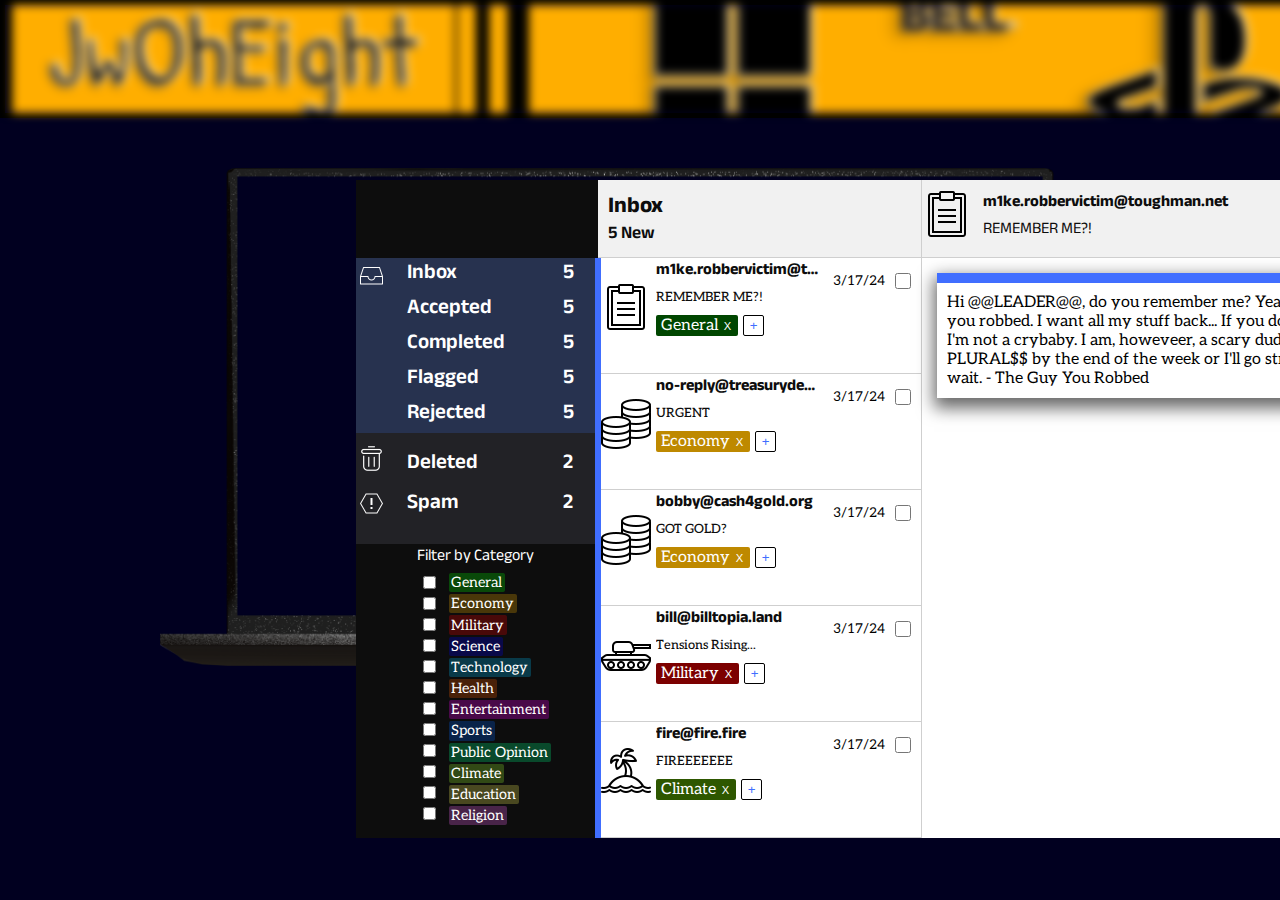
==== commit a7c1071a: "REFORMAT and CLEAN hltc.css" ====
--- a/hltc.html
+++ b/hltc.html
@@ -39,19 +39,19 @@
                             <div class="utils-emailType">
                                 <div class="utils-emailType-inbox">
                                     
-                                    <h2 class="utils-emailType-inbox-header">Inbox</h2>
+                                    <h2 class="utils-emailType-inbox-header emailType-inbox-header">Inbox</h2>
                                 </div>
                                 <div class="utils-emailType-accepted">
-                                    <h2 class="utils-emailType-accepted-header">Accepted</h2>
+                                    <h2 class="utils-emailType-accepted-header emailType-inbox-header">Accepted</h2>
                                 </div>
                                 <div class="utils-emailType-completed">
-                                    <h2 class="utils-emailType-completed-header">Completed</h2>
+                                    <h2 class="utils-emailType-completed-header emailType-inbox-header">Completed</h2>
                                 </div>
                                 <div class="utils-emailType-flagged">
-                                    <h2 class="utils-emailType-flagged-header">Flagged</h2>
+                                    <h2 class="utils-emailType-flagged-header emailType-inbox-header">Flagged</h2>
                                 </div>
                                 <div class="utils-emailType-rejected">
-                                    <h2 class="utils-emailType-rejected-header">Rejected</h2>
+                                    <h2 class="utils-emailType-rejected-header emailType-inbox-header">Rejected</h2>
                                 </div>
                                 <div class="utils-emailType-icons">
 
@@ -59,23 +59,23 @@
                                 <div class="utils-emailType-inbox-icon">
                                     <img src="images/hltcInboxIcon.png" alt="Inbox Icon" class="utils-emailType-inbox-icon">
                                 </div>
-                                <div class="inbox-newCount">
-                                    <h3 class="inbox-newCount-header">5</h3>
-                                </div>
-                                <div class="accepted-newCount">
-                                    <h3 class="accepted-newCount-header">5</h3>
-                                </div>
-                                <div class="completed-newCount">
-                                    <h3 class="completed-newCount-header">5</h3>
-                                </div>
-                                <div class="flagged-newCount">
-                                    <h3 class="flagged-newCount-header">5</h3>
-                                </div>
-                                <div class="rejected-newCount">
-                                    <h3 class="rejected-newCount-header">5</h3>
-                                </div>
-                            </div>
-                            <div class="utils-emailType-trash">
+                                <div class="inbox-newCount emailType-newCount">
+                                    <h3 class="inbox-newCount-header emailType-newCount-header">5</h3>
+                                </div>
+                                <div class="accepted-newCount emailType-newCount">
+                                    <h3 class="accepted-newCount-header emailType-newCount-header">5</h3>
+                                </div>
+                                <div class="completed-newCount emailType-newCount">
+                                    <h3 class="completed-newCount-header emailType-newCount-header">5</h3>
+                                </div>
+                                <div class="flagged-newCount emailType-newCount">
+                                    <h3 class="flagged-newCount-header emailType-newCount-header">5</h3>
+                                </div>
+                                <div class="rejected-newCount emailType-newCount">
+                                    <h3 class="rejected-newCount-header emailType-newCount-header">5</h3>
+                                </div>
+                            </div>
+                            <div class="utils-emailType-trash emailType-newCount">
                                 <div class="utils-emailType-trash-deleted">
                                   <div class="trash-icon">
                                     <img src="images/hltcTrashIcon.png" alt="Trash Icon" class="trash-icon-img">
@@ -137,43 +137,43 @@
                         </div>
                         <div class="body-inbox">
                             
-                            <div class="inbox-email1"></div>
-                            <div class="email1-icon">
+                            <div class="inbox-email1 inbox-email"></div>
+                            <div class="email1-icon email-icon">
                                 <img class="email1-icon-img" src="images/hltcGeneralIcon.png" alt="General Icon">
                             </div>
                             <div class="email1-info">
-                                <div class="email1-info-address">
-                                    <h2 class="email1-info-address-header">
+                                <div class="email1-info-address email-info-address">
+                                    <h2 class="email1-info-address-header email-info-address-header">
                                         m1ke.robbervictim@toughman.net
                                     </h2>
                                 </div>
-                                <div class="email1-info-subject">
-                                    <p class="email1-info-subject-paragraph">
+                                <div class="email1-info-subject email-info-subject">
+                                    <p class="email1-info-subject-paragraph email-info-subject-paragraph">
                                         REMEMBER ME?!
                                     </p>
                                 </div>
-                                <div class="email1-tags">
-                                    <div class="email1-tags-tag">
-                                        <p class="email1-tags-tag-paragraph">
-                                            General <button class="email1-tags-tag-button" type="button">X</button>
-                                        </p>
-                                    </div>
-                                    <div class="email1-tags-addTag">
-                                        <button class="email1-tags-addTag-button" type="button">+</button>
+                                <div class="email1-tags email-tags">
+                                    <div class="email1-tags-tag email-tags-tag">
+                                        <p class="email1-tags-tag-paragraph email-tags-tag-paragraph">
+                                            General <button class="email1-tags-tag-button email-tags-tag-button" type="button">X</button>
+                                        </p>
+                                    </div>
+                                    <div class="email1-tags-addTag ">
+                                        <button class="email1-tags-addTag-button email-tags-addTag-button" type="button">+</button>
                                     </div>
                                 </div>
                             </div>
                             <div class="email1-date">
-                                <div class="email1-date-date">
-                                    <p class="email1-date-date-paragraph">
+                                <div class="email1-date-date email-date-date">
+                                    <p class="email1-date-date-paragraph email-date-date-paragraph">
                                         3/17/24
                                     </p>
-                                    <input type="checkbox" class="email1-date-checkbox" name="email1" value="email1">
-                                </div>
-                            </div>
-                            
-                            <div class="inbox-email2"></div>
-                            <div class="email2-icon">
+                                    <input type="checkbox" class="email1-date-checkbox email-date-checkbox" name="email1" value="email1">
+                                </div>
+                            </div>
+                            
+                            <div class="inbox-email2 inbox-email"></div>
+                            <div class="email2-icon email-icon">
                                 <img class="email2-icon-img" src="images/hltcCoinsIcon.png" alt="Coins Icon">
                             </div>
                             <div class="email2-info">
@@ -182,37 +182,37 @@
                                         no-reply@treasurydepartment
                                     </h2>
                                 </div>
-                                <div class="email2-info-subject">
-                                    <p class="email2-info-subject-paragraph">
+                                <div class="email2-info-subject email-info-subject">
+                                    <p class="email2-info-subject-paragraph email-info-subject-paragraph">
                                         URGENT
                                     </p>
                                 </div>
-                                <div class="email2-tags">
-                                    <div class="email2-tags-tag">
-                                        <p class="email2-tags-tag-paragraph">
-                                            Economy <button class="email2-tags-tag-button" type="button">X</button>
-                                        </p>
-                                    </div>
-                                    <div class="email2-tags-addTag">
-                                        <button class="email2-tags-addTag-button" type="button">+</button>
+                                <div class="email2-tags email-tags">
+                                    <div class="email2-tags-tag email-tags-tag">
+                                        <p class="email2-tags-tag-paragraph email-tags-tag-paragraph">
+                                            Economy <button class="email2-tags-tag-button email-tags-tag-button" type="button">X</button>
+                                        </p>
+                                    </div>
+                                    <div class="email2-tags-addTag email-tags-addTag">
+                                        <button class="email2-tags-addTag-button email-tags-addTag-button" type="button">+</button>
                                     </div>
                                 </div>
                             </div>
                             <div class="email2-date">
                                 <div class="email2-date-date">
                                     <div class="email2-date">
-                                        <div class="email2-date-date">
-                                            <p class="email2-date-date-paragraph">
+                                        <div class="email2-date-date email-date-date">
+                                            <p class="email2-date-date-paragraph email-date-date-paragraph">
                                                 3/17/24
                                             </p>
-                                            <input type="checkbox" class="email2-date-checkbox" name="email2" value="email2">
+                                            <input type="checkbox" class="email2-date-checkbox email-date-checkbox" name="email2" value="email2">
                                         </div>
                                     </div>
                                 </div>
                             </div>
                             
-                            <div class="inbox-email3"></div>
-                            <div class="email3-icon">
+                            <div class="inbox-email3 inbox-email"></div>
+                            <div class="email3-icon email-icon">
                                 <img class="email3-icon-img" src="images/hltcCoinsIcon.png" alt="Coins Icon">
                             </div>
                             <div class="email3-info">
@@ -221,38 +221,38 @@
                                         bobby@cash4gold.org
                                     </h2>
                                 </div>
-                                <div class="email3-info-subject">
-                                    <p class="email3-info-subject-paragraph">
+                                <div class="email3-info-subject email-info-subject">
+                                    <p class="email3-info-subject-paragraph email-info-subject-paragraph">
                                         GOT GOLD?
                                     </p>
                                 </div>
-                                <div class="email3-tags">
-                                    <div class="email3-tags-tag">
-                                        <p class="email3-tags-tag-paragraph">
-                                            Economy <button class="email3-tags-tag-button" type="button">X</button>
-                                        </p>
-                                    </div>
-                                    <div class="email3-tags-addTag">
-                                        <button class="email3-tags-addTag-button" type="button">+</button>
+                                <div class="email3-tags email-tags">
+                                    <div class="email3-tags-tag email-tags-tag">
+                                        <p class="email3-tags-tag-paragraph email-tags-tag-paragraph">
+                                            Economy <button class="email3-tags-tag-button email-tags-tag-button" type="button">X</button>
+                                        </p>
+                                    </div>
+                                    <div class="email3-tags-addTag email-tags-addTag">
+                                        <button class="email3-tags-addTag-button email-tags-addTag-button" type="button">+</button>
                                     </div>
                                 </div>
                             </div>
                             <div class="email3-date">
                                 <div class="email3-date-date">
                                     <div class="email3-date">
-                                        <div class="email3-date-date">
-                                            <p class="email3-date-date-paragraph">
+                                        <div class="email3-date-date email-date-date">
+                                            <p class="email3-date-date-paragraph email-date-date-paragraph">
                                                 3/17/24
                                             </p>
-                                            <input type="checkbox" class="email3-date-checkbox" name="email3" value="email3">
+                                            <input type="checkbox" class="email3-date-checkbox email-date-checkbox" name="email3" value="email3">
                                         </div>
                                     </div>
                                 </div>
                             </div>
                             
-                            <div class="inbox-email4">
-                            </div>
-                            <div class="email4-icon">
+                            <div class="inbox-email4 inbox-email">
+                            </div>
+                            <div class="email4-icon email-icon">
                                 <img class="email4-icon-img" src="images/hltcTankIcon.png" alt="Coins Icon">
                             </div>
                             <div class="email4-info">
@@ -261,34 +261,34 @@
                                         bill@billtopia.land
                                     </h2>
                                 </div>
-                                <div class="email4-info-subject">
+                                <div class="email4-info-subject email-info-subject email-info-subject-paragraph">
                                     <p class="email4-info-subject-paragraph">
                                         Tensions Rising...
                                     </p>
                                 </div>
-                                <div class="email4-tags">
-                                    <div class="email4-tags-tag">
-                                        <p class="email4-tags-tag-paragraph">
-                                            Military <button class="email4-tags-tag-button" type="button">X</button>
-                                        </p>
-                                    </div>
-                                    <div class="email4-tags-addTag">
-                                        <button class="email4-tags-addTag-button" type="button">+</button>
+                                <div class="email4-tags email-tags">
+                                    <div class="email4-tags-tag email-tags-tag">
+                                        <p class="email4-tags-tag-paragraph email-tags-tag-paragraph">
+                                            Military <button class="email4-tags-tag-button email-tags-tag-button" type="button">X</button>
+                                        </p>
+                                    </div>
+                                    <div class="email4-tags-addTag email-tags-addTag">
+                                        <button class="email4-tags-addTag-button email-tags-addTag-button" type="button">+</button>
                                     </div>
                                 </div>
                             </div>
                             <div class="email4-date">
-                                <div class="email4-date-date">
-                                    <p class="email3-date-date-paragraph">
+                                <div class="email4-date-date email-date-date">
+                                    <p class="email3-date-date-paragraph email-date-date-paragraph">
                                         3/17/24
                                     </p>
-                                    <input type="checkbox" class="email3-date-checkbox" name="email3" value="email3">
-                                </div>
-                            </div>
-                            
-                            <div class="inbox-email5">
-                            </div>
-                            <div class="email5-icon">
+                                    <input type="checkbox" class="email3-date-checkbox email-date-checkbox" name="email3" value="email3">
+                                </div>
+                            </div>
+                            
+                            <div class="inbox-email5 inbox-email">
+                            </div>
+                            <div class="email5-icon email-icon">
                                 <img class="email5-icon-img" src="images/hltcTreeIcon.png" alt="Coins Icon">
                             </div>
                             <div class="email5-info">
@@ -297,28 +297,28 @@
                                         fire@fire.fire
                                     </h2>
                                 </div>
-                                <div class="email5-info-subject">
-                                    <p class="email5-info-subject-paragraph">
+                                <div class="email5-info-subject email-info-subject">
+                                    <p class="email5-info-subject-paragraph email-info-subject-paragraph">
                                         FIREEEEEEE
                                     </p>
                                 </div>
-                                <div class="email5-tags">
-                                    <div class="email5-tags-tag">
-                                        <p class="email5-tags-tag-paragraph">
-                                            Climate <button class="email5-tags-tag-button" type="button">X</button>
-                                        </p>
-                                    </div>
-                                    <div class="email5-tags-addTag">
-                                        <button class="email5-tags-addTag-button" type="button">+</button>
+                                <div class="email5-tags email-tags">
+                                    <div class="email5-tags-tag email-tags-tag">
+                                        <p class="email5-tags-tag-paragraph email-tags-tag-paragraph">
+                                            Climate <button class="email5-tags-tag-button email-tags-tag-button" type="button">X</button>
+                                        </p>
+                                    </div>
+                                    <div class="email5-tags-addTag email-tags-addTag">
+                                        <button class="email5-tags-addTag-button email-tags-addTag-button" type="button">+</button>
                                     </div>
                                 </div>
                             </div>
                             <div class="email5-date">
-                                <div class="email5-date-date">
-                                    <p class="email5-date-date-paragraph">
+                                <div class="email5-date-date email-date-date">
+                                    <p class="email5-date-date-paragraph email-date-date-paragraph">
                                         3/17/24
                                     </p>
-                                    <input type="checkbox" class="email5-date-checkbox" name="email5" value="email5">
+                                    <input type="checkbox" class="email5-date-checkbox email-date-checkbox" name="email5" value="email5">
                                 </div>
                             </div>
                         </div>
--- a/hltc.css
+++ b/hltc.css
@@ -1,6 +1,6 @@
-/*========================================================================
+/**========================================================================
  *                           GENERAL SELECTORS
- *========================================================================*/
+ *========================================================================**/
 :root {
     --main-bg-color: #010020;
     --main-div-color: #293A80;
@@ -18,19 +18,43 @@
     --email-light-blue: #406EFF;
     --email-white: #FFFFFF;
     --email-border: #CFCFCF;
-
-
-
 }
+
 body {
     margin: 0;
     padding: 0;
     height: auto;
     width: 100vw;
     background-color: var(--main-bg-color);
-    color: var(--main-p-color);
     z-index: auto;
 }
+
+    h1 {
+        font-family: var(--email-header-font);
+        color: var(--email-header-color);
+        font-size: 2em;
+        margin: 0;
+
+    }
+
+    h2 {
+        font-family: var(--email-header-font);
+        color: var(--main-header-color);
+        font-size: 1.5em;
+        margin: 0;
+    }
+
+    h3 {
+        font-family: var(--email-header-font);
+        font-size: 1.2em;
+        margin: 0;
+    }
+
+    p {
+        font-family: var(--email-p-font);
+        font-size: 1em;
+        margin: 0;
+    }
 
     header {
         height: auto;
@@ -39,55 +63,20 @@
         margin-bottom: 50px;
     }
 
+    
 main {
     height: auto;
     width: 100vw;
     display: flex;
     flex-direction: column;
     align-items: center;
+    z-index: -98;
 }
-    h1 {
-        font-family: var(--main-header-font);
-        color: black;
-        font-size: 1em;
-    }
-
-    h2 {
-        font-family: var(--main-header-font);
-        color: black;
-        font-size: 1.6em;
-    }
-
-    h3 {
-        font-family: var(--main-header-font);
-        color: black;
-        font-size: 1em;
-    }
-
-    p {
-        font-family: var(--email-p-font);
-        color: black;
-        font-size: 1em;
-    }
-
-    button:active {
-        transform: scale(0.98);
-    }
-
-p.unicode {
-    font-size: 20px;
-    text-align: center;
-    margin: 0;
-    height: fit-content;
-} 
-/*============================ END OF SECTION ============================*/
-
-
-
-/*========================================================================
- *                           MAIN - BANNER
- *========================================================================*/
-
+/*============================ END OF GENERAL SELECTORS ============================*/
+
+/**========================================================================
+ *                           TOP BANNER SELECTORS
+ *========================================================================**/
 .topBannerDiv {
     display: flex;
     justify-content: center;
@@ -104,30 +93,30 @@
         background-color: var(--main-div-color);
     }
 
-    .hltcLogo {
-        width: 100%;
-        height: 100%;
-        object-fit: fill;
-    }
-
-    .bannerHeader {
-        text-align: center;
-        text-wrap: nowrap;
-        padding: 5px;
-        color: var(--main-p-color);
-    }
-
-    .bannerNationFlag {
-        width: 100%;
-        filter: blur(5px);
-        object-fit: cover;
-    }
-/*============================ END OF SECTION ============================*/
+        .hltcLogo {
+            width: 100%;
+            height: 100%;
+            object-fit: fill;
+        }
+
+        .bannerHeader {
+            text-align: center;
+            text-wrap: nowrap;
+            padding: 5px;
+            color: var(--main-p-color);
+        }
+
+        .bannerNationFlag {
+            width: 100%;
+            filter: blur(5px);
+            object-fit: cover;
+        }
+/*============================ END OF TOP BANNER SELECTORS ============================*/
 
 
 
 /*========================================================================
- *                                   LAPTOP
+ *                                   LAPTOP SELECTORS
  *========================================================================*/
 
 .hltcLaptopContainer {
@@ -137,34 +126,35 @@
     justify-content: center;
     align-items: center;
 }
-
-
     .hltcLaptop {
         height: 75%;
         width: 75%;
     }
 
-    .hltcLaptopScreenDiv {
-        display: flex;
-        justify-content: center;
-        align-items: center;
-        height: 100%;
-        width: 100%;
-        position: relative;
-    }
-
-    .hltcLaptopScreen {
-        position: absolute;
-        width: 1211px;
-        height: 658.2px;
-        top: 12.1px;
-        left: 355.6px;
-        background-color: black;
-        display: flex;
-        z-index: 1;
-    }
+        .hltcLaptopScreenDiv {
+            display: flex;
+            justify-content: center;
+            align-items: center;
+            height: 100%;
+            width: 100%;
+            position: relative;
+        }
+
+            .hltcLaptopScreen {
+                position: absolute;
+                width: 1211px;
+                height: 658.2px;
+                top: 12.1px;
+                left: 355.6px;
+                background-color: black;
+                display: flex;
+                z-index: 1;
+            }
 /*============================ END OF LAPTOP ============================*/
 
+/**=======================================================================================================================
+ *                                                    EMAIL PAGE SECTION
+ *=======================================================================================================================**/
 .emailPage-container {
     display: grid;
     grid-template-columns: 1fr;
@@ -202,6 +192,7 @@
                 "utils-emailType-trash"
                 "utils-filters";
             grid-area: body-utils;
+            border-right: 3px solid var(--email-light-blue);
         }
 
             .utils-emailType {
@@ -212,25 +203,13 @@
                 grid-auto-flow: row;
                 grid-area: utils-emailType;
                 background-color: var(--email-dark-blue);
-                border-right: 3px solid var(--email-light-blue);
-            }
-
-                .utils-emailType-inbox,
-                .utils-emailType-accepted,
-                .utils-emailType-completed,
-                .utils-emailType-flagged,
-                .utils-emailType-rejected {
+            }
+
+                .emailType-inbox-header {
                     display: flex;
                     flex-direction: row;
                     justify-content: flex-start;
                     align-items: center;
-                }
-
-                .utils-emailType-inbox-header,
-                .utils-emailType-accepted-header,
-                .utils-emailType-completed-header,
-                .utils-emailType-flagged-header,
-                .utils-emailType-rejected-header{
                     font-size: 1.3em;
                     font-weight: 600;
                     font-family: var(--email-header-font);
@@ -264,39 +243,30 @@
                 grid-area: 1 / 1 / 6 / 2;
             }
     
-            .utils-emailType-inbox-icon {
-                grid-area: 1 / 1 / 2 / 2;
-                height: 25px;
-                width: 25px;
-                margin: auto;
-            }
-
-            img.utils-emailType-inbox-icon {
-                filter: invert(100%);
-            }
-
-            .inbox-newCount,
-            .accepted-newCount,
-            .completed-newCount,
-            .flagged-newCount,
-            .rejected-newCount{
+                .utils-emailType-inbox-icon {
+                    grid-area: 1 / 1 / 2 / 2;
+                    height: 25px;
+                    width: 25px;
+                    margin: auto;
+                }
+
+                img.utils-emailType-inbox-icon {
+                    filter: invert(100%);
+                }
+
+            .emailType-newCount {
                 display: flex;
                 flex-direction: column;
                 justify-content: center;
             }
             
-                .inbox-newCount-header,
-                .accepted-newCount-header,
-                .completed-newCount-header,
-                .flagged-newCount-header,
-                .rejected-newCount-header {
+                .emailType-newCount-header{
                     font-size: 1.3em;
                     font-weight: 600;
                     font-family: var(--email-header-font);
                     color: var(--email-white);
                     margin: 0;
                     height: fit-content;
-                    
                 }
 
             .inbox-newCount {
@@ -330,7 +300,6 @@
                 "utils-emailType-spam";
             grid-area: utils-emailType-trash;
             background-color: var(--email-dark-grey);
-            border-right: 3px solid var(--email-light-blue);
         }
 
             .utils-emailType-trash-deleted {
@@ -358,7 +327,6 @@
                 .trash-header {
                     grid-area: trash-header;
                     height: fit-content;
-                    
                 }
 
                     .trash-header-header {
@@ -369,6 +337,7 @@
                         font-weight: 600;
                         margin: 0;
                         margin-top: 15px;
+                        margin-left: 20px;
                     }
 
                 .trash-count {
@@ -405,6 +374,7 @@
                         height: 25px;
                         width: 25px;
                         filter: invert(100%);
+                        margin-bottom: 20px;
                     }
 
                 .spam-header {
@@ -419,7 +389,8 @@
                         margin-left: 20px;
                         font-weight: 600;
                         margin: 0;
-                        margin-top: 13px;
+                        margin-bottom: 13px;
+                        margin-left: 20px;
                     }
 
                 .spam-count {
@@ -432,7 +403,7 @@
                         color: var(--email-white);
                         font-weight: 600;
                         margin: 0;
-                        margin-top: 12px;
+                        margin-bottom: 13px;
                     }
 
             .utils-filters {
@@ -555,6 +526,10 @@
                                 background-color: rgba(255, 107, 255, 0.25);
                             }
 
+/*================================================================================================
+ *                                         GENERAL EMAIL SELECTORS
+ *================================================================================================*/
+
     .body-inbox {
         display: grid;
         grid-template-columns: 0.4fr 1.4fr 0.8fr;
@@ -564,189 +539,141 @@
         grid-area: body-inbox;
         border-left: 3px solid var(--email-light-blue);
     }
-
-    .inbox-email1,
-    .inbox-email2,
-    .inbox-email3,
-    .inbox-email4,
-    .inbox-email5 {
-        border-bottom: 1px solid var(--email-border);
-    }
-
-    .email1-icon-img,
-    .email2-icon-img,
-    .email3-icon-img,
-    .email4-icon-img,
-    .email5-icon-img {
-        height: 50px;
-        width: 50px;
-        margin: 25px auto;
-    }
-
-    .email1-info,
-    .email2-info,
-    .email3-info,
-    .email4-info,
-    .email5-info{
-        overflow: hidden;
-        text-overflow: ellipsis;
-        grid-template-rows: 0.5fr 0.4fr 1fr;
-        margin-left: 5px;
-    }
-
-    .email1-info-address,
-    .email2-info-address,
-    .email3-info-address,
-    .email4-info-address,
-    .email5-info-address {
-        overflow: hidden;
-        height: fit-content;
-    }
-
-    .email1-info-address-header,
-    .email2-info-address-header,
-    .email3-info-address-header,
-    .email4-info-address-header,
-    .email5-info-address-header {
-        font-family: var(--email-header-font);
-        font-size: 1.0em;
-        color: var(--email-black);
-        text-overflow: ellipsis;
-        white-space: nowrap;
-        overflow: hidden;
-        height: fit-content;
-        margin: 0;
-    }
-
-    .email1-info-subject,
-    .email2-info-subject,
-    .email3-info-subject,
-    .email4-info-subject,
-    .email5-info-subject {
-        height: fit-content;
-    }
-
-    .email1-info-subject-paragraph,
-    .email2-info-subject-paragraph,
-    .email3-info-subject-paragraph,
-    .email4-info-subject-paragraph,
-    .email5-info-subject-paragraph {
-        font-family: var(--email-p-font);
-        font-size: 0.75em;
-        color: var(--email-black);
-        margin: 0;
-    }
-
-    .email1-tags,
-    .email2-tags,
-    .email3-tags,
-    .email4-tags,
-    .email5-tags {
-        display: flex;
-        flex-direction: row;
-        justify-content: flex-start;
-        align-items: center;
-        gap: 5px;
-        height: 25px;
-    }
-
-    .email1-tags-tag,
-    .email2-tags-tag,
-    .email3-tags-tag,
-    .email4-tags-tag,
-    .email5-tags-tag {
-        height: fit-content;
-    }
-
-    .email1-tags-tag-paragraph,
-    .email2-tags-tag-paragraph,
-    .email3-tags-tag-paragraph,
-    .email4-tags-tag-paragraph,
-    .email5-tags-tag-paragraph {
-        color: white;
-        padding: 1px 5px;
-        border-radius: 2px;
-        margin-left: 5px;
-        margin: 0;
-    }
-
-    .email1-tags-tag-button,
-    .email2-tags-tag-button,
-    .email3-tags-tag-button,
-    .email4-tags-tag-button,
-    .email5-tags-tag-button {
-        border: none;
-        color: white;
-        padding: 1px 2px;
-        font-size: 0.7em;
-    }
-
-    .email1-tags-tag-button:hover,
-    .email2-tags-tag-button:hover,
-    .email3-tags-tag-button:hover,
-    .email4-tags-tag-button:hover,
-    .email5-tags-tag-button:hover {
-        cursor: pointer;
-    }
-
-    .email1-tags-addTag-button,
-    .email2-tags-addTag-button,
-    .email3-tags-addTag-button,
-    .email4-tags-addTag-button,
-    .email5-tags-addTag-button {
-        border: 1px solid black;
-        color: var(--email-light-blue);
-        background-color: var(--email-white);
-        height: 21px;
-        width: 21px;
-        padding: 0;
-        border-radius: 2px;
-    }
-
-    .email1-tags-addTag-button:hover,
-    .email2-tags-addTag-button:hover,
-    .email3-tags-addTag-button:hover,
-    .email4-tags-addTag-button:hover,
-    .email5-tags-addTag-button:hover {
-        background-color: var(--email-light-grey);
-        cursor: pointer;
-    }
-
-    .email1-date-date,
-    .email2-date-date,
-    .email3-date-date,
-    .email4-date-date,
-    .email5-date-date {
-        display: flex;
-        flex-direction: row;
-        justify-content: space-evenly;
-        align-items: center;
-        grid-template-rows: 0.7fr 1.3fr;
-        height: fit-content;
-        width: 98.172px;
-    }
-
-    .email1-date-date-paragraph,
-    .email2-date-date-paragraph,
-    .email3-date-date-paragraph,
-    .email4-date-date-paragraph,
-    .email5-date-date-paragraph {
-        font-size: 0.85em;
-        text-align: center;
-        margin: 15px 0 6px 0;
-    }
-
-    .email1-date-checkbox,
-    .email2-date-checkbox,
-    .email3-date-checkbox,
-    .email4-date-checkbox,
-    .email5-date-checkbox {
+        .inbox-email{
+            border-bottom: 1px solid var(--email-border);
+        }
+
+            .email-icon{
+                height: 50px;
+                width: 50px;
+                margin: 25px auto;
+            }
+
+        .email1-info,
+        .email2-info,
+        .email3-info,
+        .email4-info,
+        .email5-info{
+            overflow: hidden;
+            text-overflow: ellipsis;
+            grid-template-rows: 0.5fr 0.4fr 1fr;
+            margin-left: 5px;
+        }
+
+            .email1-info-address,
+            .email2-info-address,
+            .email3-info-address,
+            .email4-info-address,
+            .email5-info-address {
+                overflow: hidden;
+                height: fit-content;
+            }
+
+            .email1-info-address-header,
+            .email2-info-address-header,
+            .email3-info-address-header,
+            .email4-info-address-header,
+            .email5-info-address-header {
+                font-family: var(--email-header-font);
+                font-size: 1.0em;
+                color: var(--email-black);
+                text-overflow: ellipsis;
+                white-space: nowrap;
+                overflow: hidden;
+                height: fit-content;
+                margin: 0;
+            }
+
+            .email-info-subject{
+                height: fit-content;
+            }
+
+                    .email-info-subject-paragraph{
+                        font-family: var(--email-p-font);
+                        font-size: 0.8em;
+                        font-weight: 500;
+                        color: var(--email-black);
+                        margin: 0;
+                    }
+
+        .email-tags {
+            display: flex;
+            flex-direction: row;
+            justify-content: flex-start;
+            align-items: center;
+            gap: 5px;
+            height: 25px;
+        }
+            .email-tags-tag {
+                height: fit-content;
+            }
+
+                .email-tags-tag-paragraph {
+                        color: white;
+                        padding: 1px 5px;
+                        border-radius: 2px;
+                        margin-left: 5px;
+                        margin: 0;
+                    }
+
+                        .email-tags-tag-button {
+                            border: none;
+                            color: white;
+                            padding: 1px 2px;
+                            font-size: 0.7em;
+                        }
+
+                            .email-tags-tag-button:hover {
+                                cursor: pointer;
+                            }
+
+                            .email-tags-tag-button:active {
+                                transform: scale(0.9)
+                            }
+
+
+                        .email-tags-addTag-button {
+                            border: 1px solid black;
+                            color: var(--email-light-blue);
+                            background-color: var(--email-white);
+                            height: 21px;
+                            width: 21px;
+                            padding: 0;
+                            border-radius: 2px;
+                        }
+
+                            .email-tags-addTag-button:hover {
+                                background-color: var(--email-light-grey);
+                                cursor: pointer;
+                            }
+
+        .email-date-date {
+            display: flex;
+            flex-direction: row;
+            justify-content: space-evenly;
+            align-items: center;
+            grid-template-rows: 0.7fr 1.3fr;
+            height: fit-content;
+            width: 98.172px;
+        }
+
+            .email-date-date-paragraph {
+                font-size: 0.85em;
+                text-align: center;
+                margin: 15px 0 6px 0;
+            }
+
+    .email-date-checkbox {
         margin: 15px 0 6px 0;
         align-self: center;
         height: 16px;
         width: 16px;
     }
-
+/*========================================== END OF GENERAL EMAIL SELECTORS ==========================================*/
+
+/*========================================================================
+ *                           EMAIL 1 SELECTORS
+ *========================================================================*/
         .inbox-email1 {
             grid-area: 1 / 1 / 2 / 4;
 
@@ -756,7 +683,7 @@
                 grid-area: 1 / 1 / 2 / 2;
             }
 
-                .email1-info {
+            .email1-info {
                 display: grid;
                 grid-template-columns: 1fr;
                 gap: 0px 0px;
@@ -771,7 +698,7 @@
                 .email1-info-address {
                     grid-area: email1-info-address;
                 }
-                
+            
                 .email1-info-subject {
                     grid-area: email1-info-subject;
                 }
@@ -792,21 +719,25 @@
                                 background-color: rgb(0, 168, 0);
                             }
    
-            .email1-date {
-                display: grid;
-                grid-template-columns: 1fr;
-                gap: 0px 0px;
-                grid-auto-flow: row;
-                grid-template-areas:
-                    "email1-date-date"
-                    ".";
-                grid-area: 1 / 3 / 2 / 4;
-            }
-
-                .email1-date-date {
-                    grid-area: email1-date-date;
-                }
-
+                .email1-date {
+                    display: grid;
+                    grid-template-columns: 1fr;
+                    gap: 0px 0px;
+                    grid-auto-flow: row;
+                    grid-template-areas:
+                        "email1-date-date"
+                        ".";
+                    grid-area: 1 / 3 / 2 / 4;
+                }
+
+                    .email1-date-date {
+                        grid-area: email1-date-date;
+                    }
+/*============================ END OF EMAIL 1 ============================*/
+
+/*========================================================================
+ *                           EMAIL 2 SELECTORS
+ *========================================================================*/
         .inbox-email2 {
             grid-area: 2 / 1 / 3 / 4;
         }
@@ -867,6 +798,11 @@
                     grid-area: email2-date-date;
                 }
 
+/*============================ END OF EMAIL 2 ============================*/
+
+/*========================================================================
+ *                           EMAIL 3 SELECTORS
+ *========================================================================*/
         .inbox-email3 {
             grid-area: 3 / 1 / 4 / 4;
         }
@@ -930,7 +866,11 @@
                 .email3-date-date {
                     grid-area: email3-date-date;
                 }
-
+/*============================ END OF EMAIL 3 ============================*/
+
+/*========================================================================
+ *                           EMAIL 4 SELECTORS
+ *========================================================================*/
         .inbox-email4 {
             grid-area: 4 / 1 / 5 / 4;
         }
@@ -993,6 +933,11 @@
                     grid-area: email4-date-date;
                 }
 
+/*============================ END OF EMAIL 4 ============================*/
+
+/**========================================================================
+ *                           EMAIL 5 SELECTORS
+ *========================================================================**/
         .inbox-email5 {
             grid-area: 5 / 1 / 6 / 4;
         }
@@ -1052,7 +997,11 @@
                 .email5-date-date {
                     grid-area: email5-date-date;
                 }
-
+/*============================ END OF EMAIL 5 ============================*/
+
+/*========================================================================
+ *                           EMAIL BODY SELECTORS
+ *========================================================================*/
     .body-message {
         grid-area: body-message;
         background-color: var(--email-white);
@@ -1069,7 +1018,15 @@
             -webkit-box-shadow: 0px 7px 16px 3px rgba(0,0,0,0.6); 
             box-shadow: 0px 7px 16px 3px rgba(0,0,0,0.6);
             border-top: 10px solid var(--email-light-blue);
-        }
+            font-family: var(--email-p-font);
+        }
+
+/*============================ END OF EMAIL BODY SELECTORS ============================*/
+
+/**========================================================================
+ *                           EMAIL HEAD SELECTORS
+ *========================================================================**/
+
 
     .emailPage-head {
         display: grid;
@@ -1082,6 +1039,10 @@
         grid-area: emailPage-head;
     }
 
+/**============================================
+ *               UTILS HEAD SELECTORS
+ *=============================================**/
+
         .head-utils {
             grid-area: head-utils;
             background-color: var(--email-black);
@@ -1102,12 +1063,19 @@
                     .head-utils-date-DOW {
                         color: white;
                         margin-top: 10px;
+                        font-family: var(--email-header-font);
+
                     }
 
                     .head-utils-date-numbers {
                         color: white;
-                        margin-top: 7px;
-                    }
+                        font-family: var(--email-p-font);
+                    }
+/*=============== END OF UTILS HEAD SELECTORS ==============*/
+
+/**============================================
+ *               INBOX HEAD SELECTORS
+ *=============================================**/
 
         .head-inbox {
             grid-area: head-inbox;
@@ -1137,6 +1105,11 @@
                 margin-left: 10px;
                 font-weight: 600;
             }
+/*=============== END OF UTILS HEAD SELECTORS ==============*/
+
+/*============================================
+ *               MESSAGE HEAD SELECTORS
+ *=============================================*/
 
         .head-message {
             display: grid;
@@ -1206,4 +1179,8 @@
 
             .head-message-info {
                 grid-area: head-message-info;
-            }+            }
+
+/*=============== END OF MESSAGE HEAD SELECTORS ==============*/
+
+/*==================================================== END OF EMAIL PAGE SECTION ====================================================*/